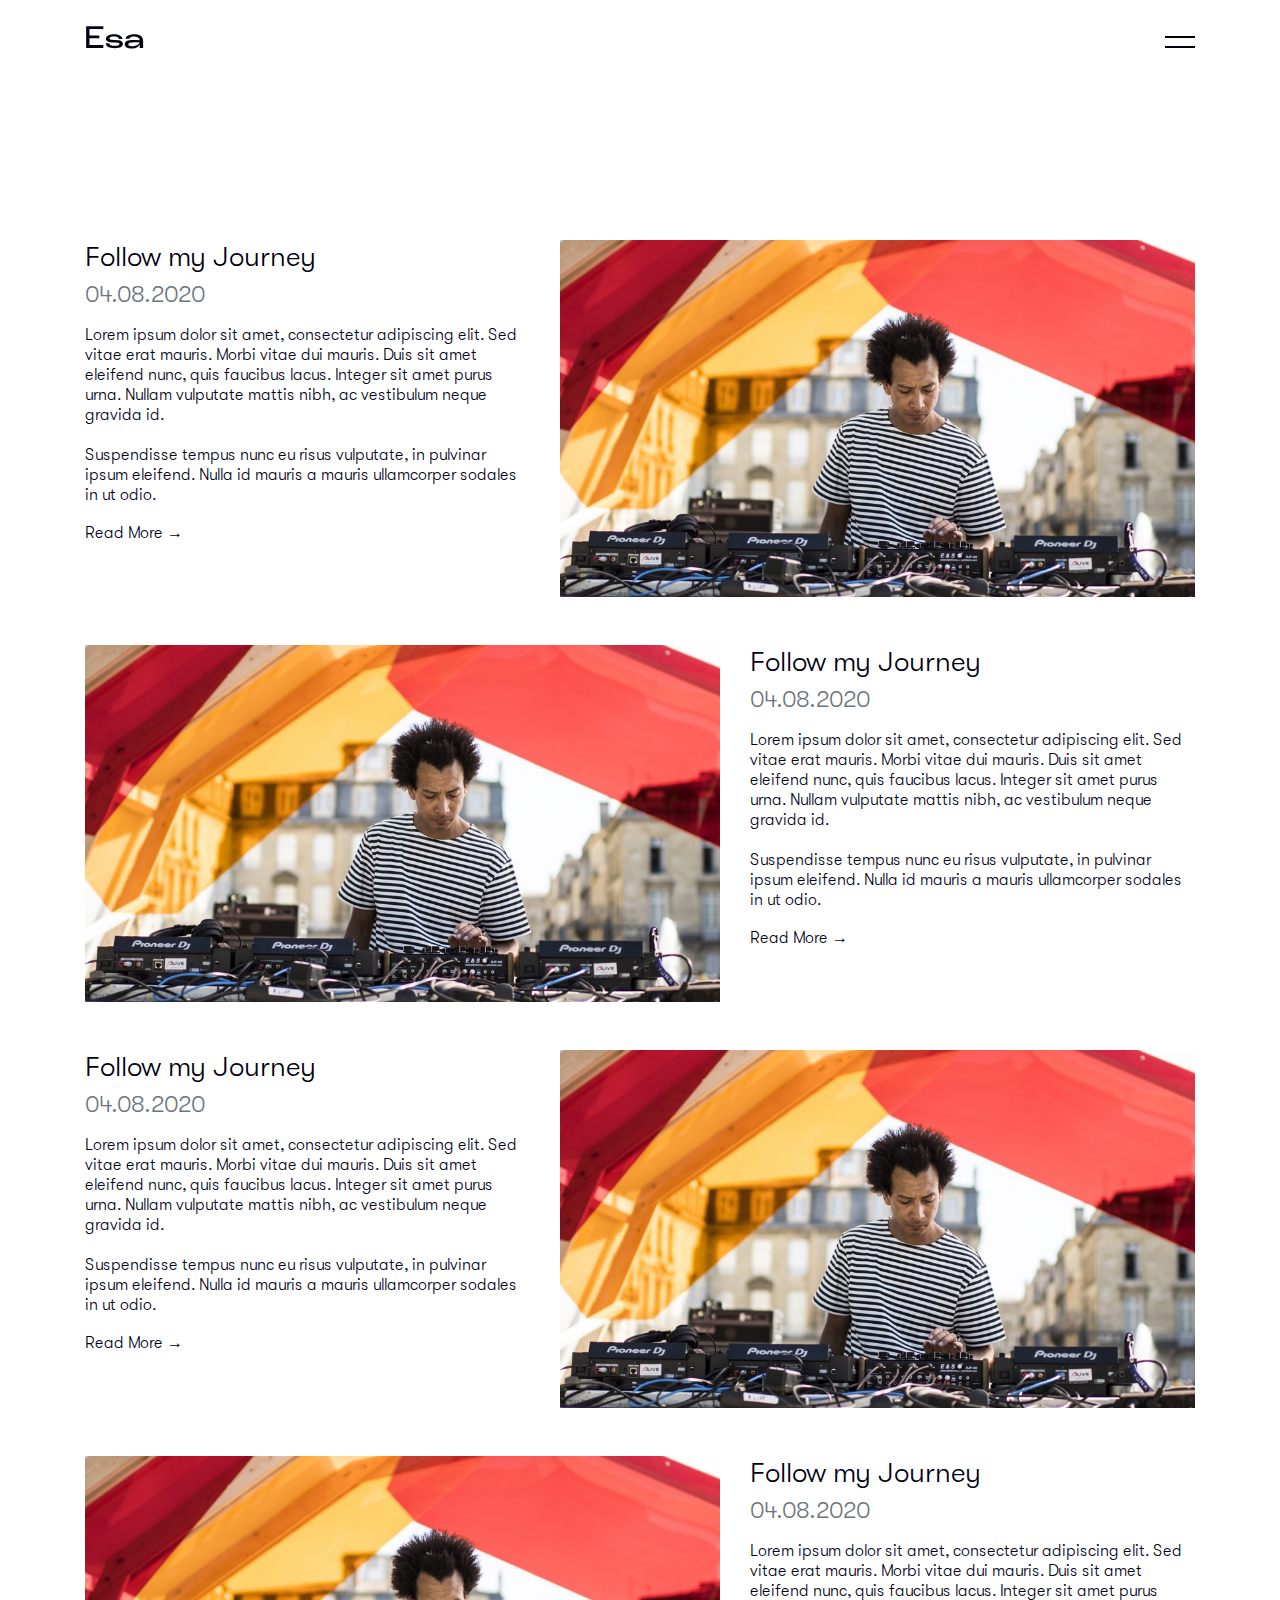
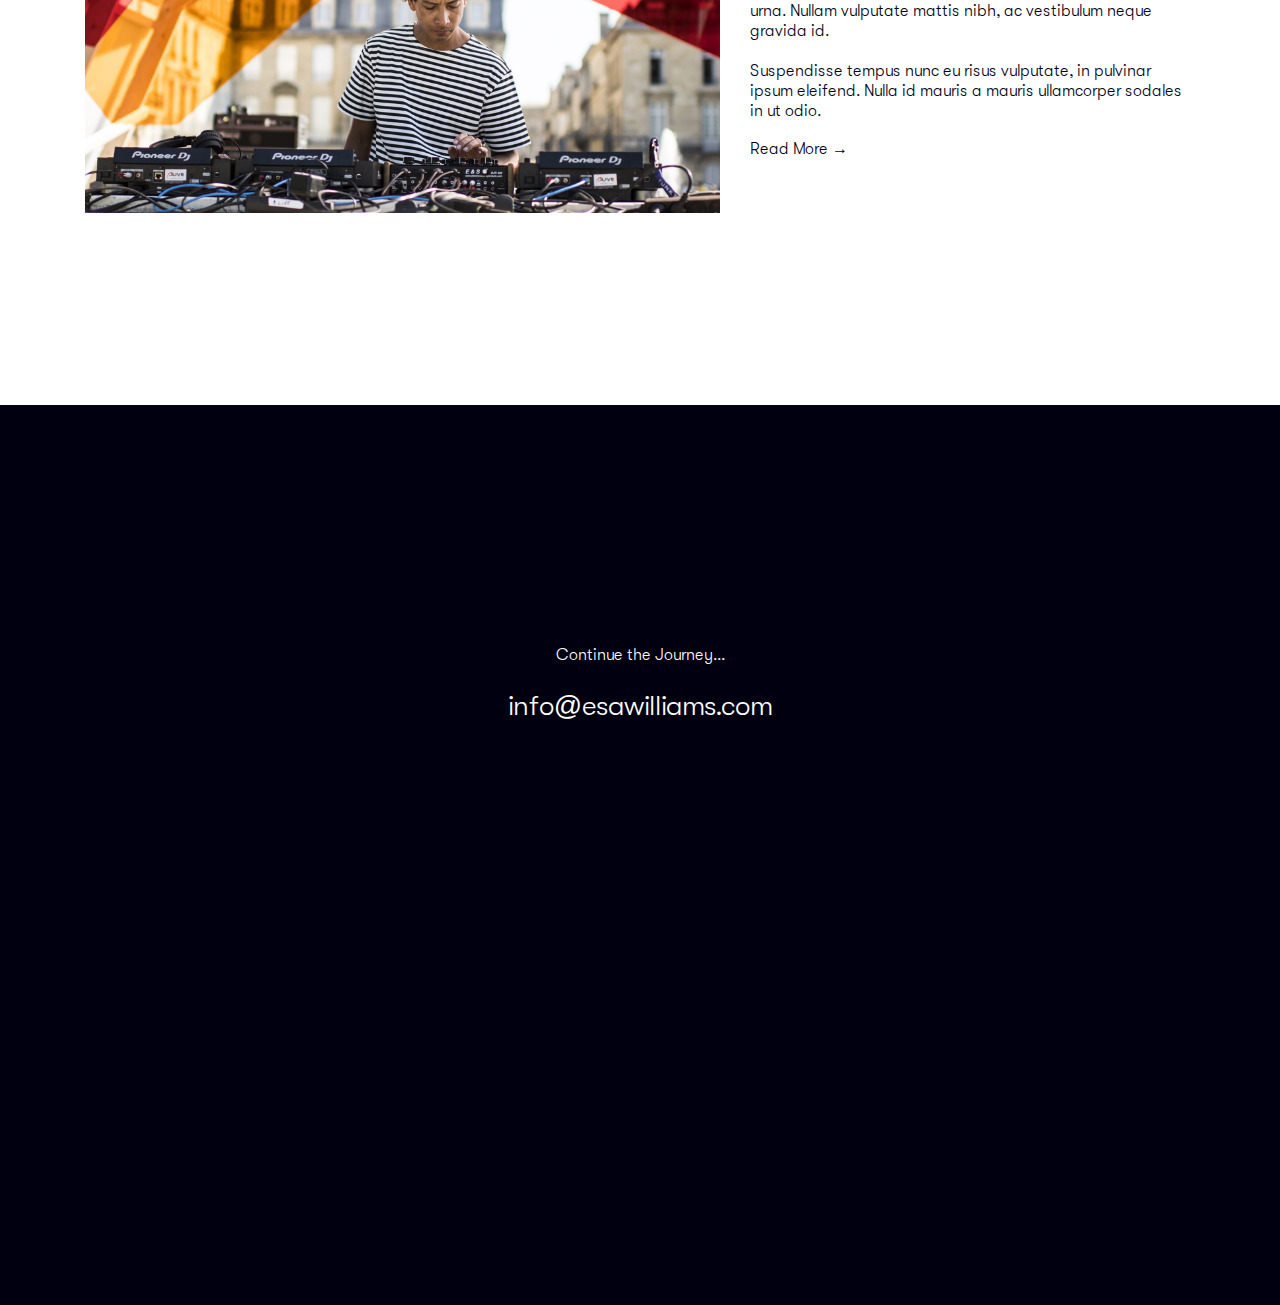
==== page-archive.html @ cf5dcef5 "Initial commit" ====
<!DOCTYPE html>
<html lang="en">

<head>

  <meta charset="utf-8">
  <meta name="viewport" content="width=device-width, initial-scale=1, shrink-to-fit=no">
  <meta name="description" content="">
  <meta name="author" content="">

  <title>Esa</title>

  <!-- Bootstrap core CSS -->
  <link href="vendor/bootstrap/css/bootstrap.min.css" rel="stylesheet">

  <!-- Custom fonts for this template -->
  <link href="vendor/fontawesome-free/css/all.min.css" rel="stylesheet" type="text/css">
  <link href="https://fonts.googleapis.com/css?family=Montserrat:400,700" rel="stylesheet" type="text/css">
  <link href='https://fonts.googleapis.com/css?family=Kaushan+Script' rel='stylesheet' type='text/css'>
  <link href='https://fonts.googleapis.com/css?family=Droid+Serif:400,700,400italic,700italic' rel='stylesheet' type='text/css'>
  <link href='https://fonts.googleapis.com/css?family=Roboto+Slab:400,100,300,700' rel='stylesheet' type='text/css'>

  <!-- Custom styles for this template -->
  <link href="css/agency.css" rel="stylesheet">

</head>

<body id="page-top">

  <!-- Navigation -->
  <nav class="navbar navbar-dark fixed-top" id="mainNav">
    <div class="container justify-content-between">
      <a class="navbar-brand js-scroll-trigger" href="index.html">Esa</a>
      <button class="navbar-toggler navbar-toggler-right" type="button">
        <span></span>
        <span></span>
      </button>
    </div>
  </div>
  </nav>
  <div class="mobile-navbar h-100 d-flex align-items-center justify-content-center text-center">
    <div>
      <a class="d-block text-white js-scroll-trigger" href="#home">Home</a>
      <a class="d-block text-white js-scroll-trigger" href="#myvibe">My Vibe</a>
      <a class="d-block text-white js-scroll-trigger" href="#myjourney">My Journey</a>
      <a class="d-block text-white js-scroll-trigger" href="#myprojects">My Projects</a>
    </div>
  </div>
  
  <!-- My Vibe -->
  <section class="page-section" id="myvibe">
    <div class="container">
      <div class="row pt-5">
        <div class="col-md-5">
          <h3 class="mb-1">
            Follow my Journey
          </h3>
          <h4 class="mb-3 text-secondary">
            04.08.2020
          </h4>
          <p>
            Lorem ipsum dolor sit amet, consectetur adipiscing elit. Sed vitae erat mauris. Morbi vitae dui mauris. Duis sit amet eleifend nunc, quis faucibus lacus. Integer sit amet purus urna. Nullam vulputate mattis nibh, ac vestibulum neque gravida id.
            <br/><br/>
            Suspendisse tempus nunc eu risus vulputate, in pulvinar ipsum eleifend. Nulla id mauris a mauris ullamcorper sodales in ut odio. 
          </p>
          <a class="mt-3" href="#">Read More →</a>
        </div>
        <div class="col-md-7">
          <img class="img-fluid" src="img/home02.jpg" data-rellax-speed="0.5"/>
        </div>
      </div>
      <div class="row pt-5">
        <div class="col-md-7">
          <img class="img-fluid" src="img/home02.jpg" data-rellax-speed="0.5"/>
        </div>
        <div class="col-md-5">
          <h3 class="mb-1">
            Follow my Journey
          </h3>
          <h4 class="mb-3 text-secondary">
            04.08.2020
          </h4>
          <p>
            Lorem ipsum dolor sit amet, consectetur adipiscing elit. Sed vitae erat mauris. Morbi vitae dui mauris. Duis sit amet eleifend nunc, quis faucibus lacus. Integer sit amet purus urna. Nullam vulputate mattis nibh, ac vestibulum neque gravida id.
            <br/><br/>
            Suspendisse tempus nunc eu risus vulputate, in pulvinar ipsum eleifend. Nulla id mauris a mauris ullamcorper sodales in ut odio. 
          </p>
          <a class="mt-3" href="#">Read More →</a>
        </div>
      </div>
      <div class="row pt-5">
        <div class="col-md-5">
          <h3 class="mb-1">
            Follow my Journey
          </h3>
          <h4 class="mb-3 text-secondary">
            04.08.2020
          </h4>
          <p>
            Lorem ipsum dolor sit amet, consectetur adipiscing elit. Sed vitae erat mauris. Morbi vitae dui mauris. Duis sit amet eleifend nunc, quis faucibus lacus. Integer sit amet purus urna. Nullam vulputate mattis nibh, ac vestibulum neque gravida id.
            <br/><br/>
            Suspendisse tempus nunc eu risus vulputate, in pulvinar ipsum eleifend. Nulla id mauris a mauris ullamcorper sodales in ut odio. 
          </p>
          <a class="mt-3" href="#">Read More →</a>
        </div>
        <div class="col-md-7">
          <img class="img-fluid" src="img/home02.jpg" data-rellax-speed="0.5"/>
        </div>
      </div>
      <div class="row pt-5">
        <div class="col-md-7">
          <img class="img-fluid" src="img/home02.jpg" data-rellax-speed="0.5"/>
        </div>
        <div class="col-md-5">
          <h3 class="mb-1">
            Follow my Journey
          </h3>
          <h4 class="mb-3 text-secondary">
            04.08.2020
          </h4>
          <p>
            Lorem ipsum dolor sit amet, consectetur adipiscing elit. Sed vitae erat mauris. Morbi vitae dui mauris. Duis sit amet eleifend nunc, quis faucibus lacus. Integer sit amet purus urna. Nullam vulputate mattis nibh, ac vestibulum neque gravida id.
            <br/><br/>
            Suspendisse tempus nunc eu risus vulputate, in pulvinar ipsum eleifend. Nulla id mauris a mauris ullamcorper sodales in ut odio. 
          </p>
          <a class="mt-3" href="#">Read More →</a>
        </div>
      </div>
    </div>
  </section>


  <!-- Footer -->
  <footer class="footer page-section bg-dark">
    <div class="container py-5">
      <div class="row align-items-center">
        <div class="col-md-12">
          <p class="text-white">
            Continue the Journey...
          </p>
          <h3 class="text-white py-2">
            info@esawilliams.com
          </h3>
        </div>
      </div>
      <div class="row align-items-center">
        <div class="col-md-12">
          <ul class="list-inline quicklinks">
            <li class="list-inline-item">
              <a href="#">instagram</a>
            </li>
            <li class="list-inline-item">
              <a href="#">facebook</a>
            </li>
          </ul>
        </div>
      </div>
    </div>
  </footer>

  <!-- Portfolio Modals -->

  <!-- Modal 1 -->
  <div class="portfolio-modal modal fade" id="portfolioModal1" tabindex="-1" role="dialog" aria-hidden="true">
    <div class="modal-dialog">
      <div class="modal-content">
        <div class="close-modal" data-dismiss="modal">
          <div class="lr">
            <div class="rl"></div>
          </div>
        </div>
        <div class="container">
          <div class="row">
            <div class="col-lg-8 mx-auto">
              <div class="modal-body">
                <!-- Project Details Go Here -->
                <h2 class="text-uppercase">Project Name</h2>
                <p class="item-intro text-muted">Lorem ipsum dolor sit amet consectetur.</p>
                <img class="img-fluid d-block mx-auto" src="img/portfolio/01-full.jpg" alt="">
                <p>Use this area to describe your project. Lorem ipsum dolor sit amet, consectetur adipisicing elit. Est blanditiis dolorem culpa incidunt minus dignissimos deserunt repellat aperiam quasi sunt officia expedita beatae cupiditate, maiores repudiandae, nostrum, reiciendis facere nemo!</p>
                <ul class="list-inline">
                  <li>Date: January 2017</li>
                  <li>Client: Threads</li>
                  <li>Category: Illustration</li>
                </ul>
                <button class="btn btn-primary" data-dismiss="modal" type="button">
                  <i class="fas fa-times"></i>
                  Close Project</button>
              </div>
            </div>
          </div>
        </div>
      </div>
    </div>
  </div>

  <!-- Modal 2 -->
  <div class="portfolio-modal modal fade" id="portfolioModal2" tabindex="-1" role="dialog" aria-hidden="true">
    <div class="modal-dialog">
      <div class="modal-content">
        <div class="close-modal" data-dismiss="modal">
          <div class="lr">
            <div class="rl"></div>
          </div>
        </div>
        <div class="container">
          <div class="row">
            <div class="col-lg-8 mx-auto">
              <div class="modal-body">
                <!-- Project Details Go Here -->
                <h2 class="text-uppercase">Project Name</h2>
                <p class="item-intro text-muted">Lorem ipsum dolor sit amet consectetur.</p>
                <img class="img-fluid d-block mx-auto" src="img/portfolio/02-full.jpg" alt="">
                <p>Use this area to describe your project. Lorem ipsum dolor sit amet, consectetur adipisicing elit. Est blanditiis dolorem culpa incidunt minus dignissimos deserunt repellat aperiam quasi sunt officia expedita beatae cupiditate, maiores repudiandae, nostrum, reiciendis facere nemo!</p>
                <ul class="list-inline">
                  <li>Date: January 2017</li>
                  <li>Client: Explore</li>
                  <li>Category: Graphic Design</li>
                </ul>
                <button class="btn btn-primary" data-dismiss="modal" type="button">
                  <i class="fas fa-times"></i>
                  Close Project</button>
              </div>
            </div>
          </div>
        </div>
      </div>
    </div>
  </div>

  <!-- Modal 3 -->
  <div class="portfolio-modal modal fade" id="portfolioModal3" tabindex="-1" role="dialog" aria-hidden="true">
    <div class="modal-dialog">
      <div class="modal-content">
        <div class="close-modal" data-dismiss="modal">
          <div class="lr">
            <div class="rl"></div>
          </div>
        </div>
        <div class="container">
          <div class="row">
            <div class="col-lg-8 mx-auto">
              <div class="modal-body">
                <!-- Project Details Go Here -->
                <h2 class="text-uppercase">Project Name</h2>
                <p class="item-intro text-muted">Lorem ipsum dolor sit amet consectetur.</p>
                <img class="img-fluid d-block mx-auto" src="img/portfolio/03-full.jpg" alt="">
                <p>Use this area to describe your project. Lorem ipsum dolor sit amet, consectetur adipisicing elit. Est blanditiis dolorem culpa incidunt minus dignissimos deserunt repellat aperiam quasi sunt officia expedita beatae cupiditate, maiores repudiandae, nostrum, reiciendis facere nemo!</p>
                <ul class="list-inline">
                  <li>Date: January 2017</li>
                  <li>Client: Finish</li>
                  <li>Category: Identity</li>
                </ul>
                <button class="btn btn-primary" data-dismiss="modal" type="button">
                  <i class="fas fa-times"></i>
                  Close Project</button>
              </div>
            </div>
          </div>
        </div>
      </div>
    </div>
  </div>

  <!-- Modal 4 -->
  <div class="portfolio-modal modal fade" id="portfolioModal4" tabindex="-1" role="dialog" aria-hidden="true">
    <div class="modal-dialog">
      <div class="modal-content">
        <div class="close-modal" data-dismiss="modal">
          <div class="lr">
            <div class="rl"></div>
          </div>
        </div>
        <div class="container">
          <div class="row">
            <div class="col-lg-8 mx-auto">
              <div class="modal-body">
                <!-- Project Details Go Here -->
                <h2 class="text-uppercase">Project Name</h2>
                <p class="item-intro text-muted">Lorem ipsum dolor sit amet consectetur.</p>
                <img class="img-fluid d-block mx-auto" src="img/portfolio/04-full.jpg" alt="">
                <p>Use this area to describe your project. Lorem ipsum dolor sit amet, consectetur adipisicing elit. Est blanditiis dolorem culpa incidunt minus dignissimos deserunt repellat aperiam quasi sunt officia expedita beatae cupiditate, maiores repudiandae, nostrum, reiciendis facere nemo!</p>
                <ul class="list-inline">
                  <li>Date: January 2017</li>
                  <li>Client: Lines</li>
                  <li>Category: Branding</li>
                </ul>
                <button class="btn btn-primary" data-dismiss="modal" type="button">
                  <i class="fas fa-times"></i>
                  Close Project</button>
              </div>
            </div>
          </div>
        </div>
      </div>
    </div>
  </div>

  <!-- Modal 5 -->
  <div class="portfolio-modal modal fade" id="portfolioModal5" tabindex="-1" role="dialog" aria-hidden="true">
    <div class="modal-dialog">
      <div class="modal-content">
        <div class="close-modal" data-dismiss="modal">
          <div class="lr">
            <div class="rl"></div>
          </div>
        </div>
        <div class="container">
          <div class="row">
            <div class="col-lg-8 mx-auto">
              <div class="modal-body">
                <!-- Project Details Go Here -->
                <h2 class="text-uppercase">Project Name</h2>
                <p class="item-intro text-muted">Lorem ipsum dolor sit amet consectetur.</p>
                <img class="img-fluid d-block mx-auto" src="img/portfolio/05-full.jpg" alt="">
                <p>Use this area to describe your project. Lorem ipsum dolor sit amet, consectetur adipisicing elit. Est blanditiis dolorem culpa incidunt minus dignissimos deserunt repellat aperiam quasi sunt officia expedita beatae cupiditate, maiores repudiandae, nostrum, reiciendis facere nemo!</p>
                <ul class="list-inline">
                  <li>Date: January 2017</li>
                  <li>Client: Southwest</li>
                  <li>Category: Website Design</li>
                </ul>
                <button class="btn btn-primary" data-dismiss="modal" type="button">
                  <i class="fas fa-times"></i>
                  Close Project</button>
              </div>
            </div>
          </div>
        </div>
      </div>
    </div>
  </div>

  <!-- Modal 6 -->
  <div class="portfolio-modal modal fade" id="portfolioModal6" tabindex="-1" role="dialog" aria-hidden="true">
    <div class="modal-dialog">
      <div class="modal-content">
        <div class="close-modal" data-dismiss="modal">
          <div class="lr">
            <div class="rl"></div>
          </div>
        </div>
        <div class="container">
          <div class="row">
            <div class="col-lg-8 mx-auto">
              <div class="modal-body">
                <!-- Project Details Go Here -->
                <h2 class="text-uppercase">Project Name</h2>
                <p class="item-intro text-muted">Lorem ipsum dolor sit amet consectetur.</p>
                <img class="img-fluid d-block mx-auto" src="img/portfolio/06-full.jpg" alt="">
                <p>Use this area to describe your project. Lorem ipsum dolor sit amet, consectetur adipisicing elit. Est blanditiis dolorem culpa incidunt minus dignissimos deserunt repellat aperiam quasi sunt officia expedita beatae cupiditate, maiores repudiandae, nostrum, reiciendis facere nemo!</p>
                <ul class="list-inline">
                  <li>Date: January 2017</li>
                  <li>Client: Window</li>
                  <li>Category: Photography</li>
                </ul>
                <button class="btn btn-primary" data-dismiss="modal" type="button">
                  <i class="fas fa-times"></i>
                  Close Project</button>
              </div>
            </div>
          </div>
        </div>
      </div>
    </div>
  </div>

  <!-- Bootstrap core JavaScript -->
  <script src="vendor/jquery/jquery.min.js"></script>
  <script src="vendor/bootstrap/js/bootstrap.bundle.min.js"></script>

  <!-- Plugin JavaScript -->
  <script src="vendor/jquery-easing/jquery.easing.min.js"></script>

  <!-- Contact form JavaScript -->
  <script src="js/jqBootstrapValidation.js"></script>
  
  <script src="js/contact_me.js"></script>

  <!-- Custom scripts for this template -->
  <script src="js/agency.js"></script>
  <script src="js/rellax.min.js"></script>
  <script>
    var rellax = new Rellax('.rellax', {
      // center: true
      callback: function(position) {
          // callback every position change
          console.log(position);
      }
    });
  </script>

</body>

</html>
---- css/agency.css ----
/*!
 * Start Bootstrap - Agency v5.2.2 (https://startbootstrap.com/template-overviews/agency)
 * Copyright 2013-2019 Start Bootstrap
 * Licensed under MIT (https://github.com/BlackrockDigital/startbootstrap-agency/blob/master/LICENSE)
 */

@font-face {
	font-family: 'KonstantGrotesk';
	src: url('../fonts/KonstantGrotesk.eot');
	src: local('☺'), url('../fonts/KonstantGrotesk.woff') format('woff'), url('../fonts/KonstantGrotesk.ttf') format('truetype'), url('../fonts/KonstantGrotesk.svg') format('svg');
	font-weight: normal;
	font-style: normal;
}
@font-face {font-family: "GT Walsheim Pro Light";
  src: url("../fonts/1006eedb0e2fc86da0e0e58d55270c83.eot"); /* IE9*/
  src: url("../fonts/1006eedb0e2fc86da0e0e58d55270c83.eot?#iefix") format("embedded-opentype"), /* IE6-IE8 */
  url("../fonts/1006eedb0e2fc86da0e0e58d55270c83.woff2") format("woff2"), /* chrome、firefox */
  url("../fonts/1006eedb0e2fc86da0e0e58d55270c83.woff") format("woff"), /* chrome、firefox */
  url("../fonts/1006eedb0e2fc86da0e0e58d55270c83.ttf") format("truetype"), /* chrome、firefox、opera、Safari, Android, iOS 4.2+*/
  url("../fonts/1006eedb0e2fc86da0e0e58d55270c83.svg#GT Walsheim Pro Light") format("svg"); /* iOS 4.1- */
}

html, body {
  position: relative;
  height: 100%;
  color: #000011;
  font-family: 'GT Walsheim Pro Light', -apple-system, BlinkMacSystemFont, 'Segoe UI', Roboto, 'Helvetica Neue', Arial, sans-serif, 'Apple Color Emoji', 'Segoe UI Emoji', 'Segoe UI Symbol', 'Noto Color Emoji';
}

p {
  line-height: 1.25;
}

a {
  color: #000011;
}

a:hover {
  color: #000011;
}

.text-primary {
  color: #fed136 !important;
}
.overlay-text {
  float:right;
  width:65%; /*important*/
  bottom:21vw; /*important*/
  padding: 25px;
}
h1,
h2,
h3,
h4,
h5,
h6 {
  line-height: 1.25;
  font-family: 'GT Walsheim Pro Light', -apple-system, BlinkMacSystemFont, 'Segoe UI', Roboto, 'Helvetica Neue', Arial, sans-serif, 'Apple Color Emoji', 'Segoe UI Emoji', 'Segoe UI Symbol', 'Noto Color Emoji';
}
h1{
  font-size: 3rem;
  font-family: 'KonstantGrotesk';
}
.bring-front{
  position: relative;
  z-index: 3;
}
.gradient{
  background: rgb(87,18,221);
  background: linear-gradient(0deg, rgba(87,18,221,1) 30%, rgba(251,180,0,1) 100%);
}
.parallax {
  perspective: 1px;
  height: 100vh;
  overflow-x: hidden;
  overflow-y: auto;
  perspective-origin: 100%;
}
.parallax-layer {
  position: absolute;
}
.rellax{
  position: absolute;
  transition: all 1200ms ease-out;
  z-index: 1;
}
.square-1 {
  width: 600px;
  height: 600px;
  top: 0px;
  right: 0px;
}
.square-2 {
  width: 600px;
  height: 600px;
  top: 0px;
  left: 0px;
  border-radius: 50%;
  z-index: 2 !important;
}
.page-section {
  position: relative;
  min-height: 100%;
  padding: 15% 0;
}

.page-section h2.section-heading {
  font-size: 40px;
  margin-top: 0;
  margin-bottom: 15px;
}

.page-section h3.section-subheading {
  font-size: 16px;
  font-weight: 400;
  font-style: italic;
  margin-bottom: 75px;
  text-transform: none;
  font-family: 'Droid Serif', -apple-system, BlinkMacSystemFont, 'Segoe UI', Roboto, 'Helvetica Neue', Arial, sans-serif, 'Apple Color Emoji', 'Segoe UI Emoji', 'Segoe UI Symbol', 'Noto Color Emoji';
}

@media (min-width: 768px) {
  section {
    padding: 150px 0;
  }
}

::-moz-selection {
  background: #fed136;
  text-shadow: none;
}

::selection {
  background: #fed136;
  text-shadow: none;
}

img::-moz-selection {
  background: transparent;
}

img::selection {
  background: transparent;
}

img::-moz-selection {
  background: transparent;
}

.btn {
  font-family: 'GT Walsheim Pro Light', -apple-system, BlinkMacSystemFont, 'Segoe UI', Roboto, 'Helvetica Neue', Arial, sans-serif, 'Apple Color Emoji', 'Segoe UI Emoji', 'Segoe UI Symbol', 'Noto Color Emoji';
  font-weight: 700;
}

.btn-xl {
  font-size: 18px;
  padding: 20px 40px;
}

.btn-primary {
  background-color: #fed136;
  border-color: #fed136;
}

.btn-primary:active, .btn-primary:focus, .btn-primary:hover {
  background-color: #fec810 !important;
  border-color: #fec810 !important;
  color: white;
}

.btn-primary:active, .btn-primary:focus {
  box-shadow: 0 0 0 0.2rem rgba(254, 209, 55, 0.5) !important;
}

#mainNav {
  background-color: #fff;
  padding: 1rem 2rem;
}

#mainNav .navbar-toggler {
  font-size: 24px;
  right: 0;
  padding: 0;
  text-transform: uppercase;
  color: #000011;
  border: 0;
  background-color: transparent;
  font-family: 'Montserrat', -apple-system, BlinkMacSystemFont, 'Segoe UI', Roboto, 'Helvetica Neue', Arial, sans-serif, 'Apple Color Emoji', 'Segoe UI Emoji', 'Segoe UI Symbol', 'Noto Color Emoji';
}
#mainNav .navbar-toggler:focus{
  border:none;
  box-shadow: none;
  outline: none;
}

#mainNav .navbar-brand {
  width: 160px;
  color: #000011;
  margin: 0 !important;
  font-family: "KonstantGrotesk";
}

#mainNav .navbar-brand.active, #mainNav .navbar-brand:active, #mainNav .navbar-brand:focus, #mainNav .navbar-brand:hover {
  color: #fff;
}

#mainNav .navbar-nav{
  flex-direction: row !important;
}

#mainNav .navbar-nav .nav-item .nav-link {
  font-size: 90%;
  font-weight: 400;
  padding: 0.75em 0;
  letter-spacing: 1px;
  color: #000011;
}

#mainNav .navbar-nav .nav-item .nav-link.active, #mainNav .navbar-nav .nav-item .nav-link:hover {
  color: #fed136;
}
#mainNav.navbar-shrink{
  background-color: #fff;
}
#mainNav.navbar-shrink .navbar-brand {
  opacity: 1;
  font-size: 1.25em;
  padding: 12px 0;
}

@media (min-width: 992px) {
  h1{
    font-size: 4.5rem;
  }
  #mainNav {
    transition: padding-top 0.3s, padding-bottom 0.3s;
    border: none;
    background-color: transparent;
  }
  #mainNav .navbar-brand {
    font-size: 1.75em;
    transition: all 0.3s;
  }
  #mainNav .navbar-nav .nav-item .nav-link {
    padding: 1.1em 1em !important;
  }
  
}
/* MOBILE NAV */

.mobile-navbar {
  height: 100%;
  width: 100%;
  position: fixed;
  z-index: 1020;
  top: 0;
  left: 0;
  background-color: #000011;
  opacity: 0;
  pointer-events: none;
  transition: all 660ms ease-in;
}
.mobile-navbar.show{
  opacity: 1;
  pointer-events: auto;
}
.mobile-navbar a{
  font-size: 36px;
  transform: translateY(25%);
  opacity: 0;
  transition: all 660ms ease-in-out;
}
.mobile-navbar a:hover, .mobile-navbar a.active{
  color: #30b8b0;
}
.mobile-navbar.show a{
  transform: translateY(0);
  opacity: 1;
}

.mobile-navbar .closebtn {
  position: absolute;
  top: 20px;
  right: 45px;
  font-size: 60px;
}

.navbar-toggler {
  display: block;
  width: 30px;
  height: 20px;
  position: relative;
  -webkit-transform: rotate(0deg);
  -moz-transform: rotate(0deg);
  -o-transform: rotate(0deg);
  transform: rotate(0deg);
  -webkit-transition: 330ms ease-in-out;
  -moz-transition: 330ms ease-in-out;
  -o-transition: 330ms ease-in-out;
  transition: 330ms ease-in-out;
  cursor: pointer;
}

.navbar-toggler span {
  display: block;
  position: absolute;
  height: 2px;
  width: 100%;
  background: #000011;
  opacity: 1;
  left: 0;
  -webkit-transform: rotate(0deg);
  -moz-transform: rotate(0deg);
  -o-transform: rotate(0deg);
  transform: rotate(0deg);
  -webkit-transition: 330ms ease-in-out;
  -moz-transition: 330ms ease-in-out;
  -o-transition: 330ms ease-in-out;
  transition: 330ms ease-in-out;
}
.navbar-toggler span:nth-child(1) {
  top: 4px;
}

.navbar-toggler span:nth-child(2) {
  top: 14px;
}

.navbar-toggler.open span:nth-child(1) {
  top: 8px;
  -webkit-transform: rotate(45deg);
  -moz-transform: rotate(45deg);
  -o-transform: rotate(45deg);
  transform: rotate(45deg);
}

.navbar-toggler.open span:nth-child(2) {
  top: 8px;
  -webkit-transform: rotate(-45deg);
  -moz-transform: rotate(-45deg);
  -o-transform: rotate(-45deg);
  transform: rotate(-45deg);
}

/* Header */

header#home{
  background-image: url(../img/home.jpg);
}
header {
  text-align: center;
  color: white;
  background-repeat: no-repeat;
  background-attachment: scroll;
  background-position: center center;
  background-size: cover;
  background-color: #000000;
}

header h1 {
  font-size:11.25rem;
  text-align: left;
  margin: 0;
  margin-left: -0.4rem;
}

header .intro-text .intro-heading.heading-shrink {
  line-height: 0%;
  color: #fff;
  transition: all 660ms ease-in-out;
}

@media (min-width: 768px) {
  header .intro-text {
    padding-top: 150px;
    padding-bottom: 150px;
  }
  header .intro-text .intro-lead-in {
    font-size: 40px;
    font-style: italic;
    line-height: 40px;
    margin-bottom: 25px;
    font-family: 'Droid Serif', -apple-system, BlinkMacSystemFont, 'Segoe UI', Roboto, 'Helvetica Neue', Arial, sans-serif, 'Apple Color Emoji', 'Segoe UI Emoji', 'Segoe UI Symbol', 'Noto Color Emoji';
  }
  header .intro-text .intro-heading {
    font-size: 6rem;
    line-height: 6rem;
    font-family: 'GT Walsheim Pro Light', -apple-system, BlinkMacSystemFont, 'Segoe UI', Roboto, 'Helvetica Neue', Arial, sans-serif, 'Apple Color Emoji', 'Segoe UI Emoji', 'Segoe UI Symbol', 'Noto Color Emoji';
  }
}

.service-heading {
  margin: 15px 0;
  text-transform: none;
}

.bg-dark{
  background-color: #000011 !important;
}

#portfolio{
  min-height: 100%;
}
#portfolio .portfolio-list{
  margin: 6rem 0;
}
#portfolio .portfolio-item {
  position: absolute;
  width: 100%;
  height: 100%;
  opacity: 0;
  transition: opacity 660ms ease-in;
}
#portfolio .portfolio-item img{
  width: 100%;
  height: auto;
}
#portfolio .portfolio-item.active {
  width: 100%;
  height: 100%;
  opacity: 1;
  transition: opacity 330ms ease-out;
}

#portfolio .portfolio-link {
  font-size: 6rem;
  line-height: 6rem;
  color: transparent;
  -webkit-text-stroke: 1px #fff;
  transition: all 330ms ease-in;
}
#portfolio .portfolio-link:hover {
  text-decoration: none;
  color: #fff;
  transition: all 130ms ease-out;
}

#portfolio .portfolio-preview{
  position: absolute;
  top: 25%;
  left: calc(50% - 320px);
  width: 640px;
  height: 640px;
  overflow: hidden;
  background-color: #101010;
}
/* Experimental */

#portfolio .portfolio-preview::before {
	animation: grain 8s steps(10) infinite;
	background-image: url(../img/noise.png);
	content: '';
	height: 300%;
	left: -50%;
	opacity: 1;
	position: fixed;
	top: -100%;
	width: 300%;
}

@keyframes grain {
  0%, 100% { transform:translate(0, 0); }
  10% { transform:translate(-5%, -10%); }
  20% { transform:translate(-15%, 5%); }
  30% { transform:translate(7%, -25%); }
  40% { transform:translate(-5%, 25%); }
  50% { transform:translate(-15%, 10%); }
  60% { transform:translate(15%, 0%); }
  70% { transform:translate(0%, 15%); }
  80% { transform:translate(3%, 35%); }
  90% { transform:translate(-10%, 10%); }
}

#portfolio .portfolio-item .portfolio-link .portfolio-hover {
  position: absolute;
  width: 100%;
  height: 100%;
  transition: all ease 0.5s;
  background: rgba(254, 209, 54, 0.9);
}

#portfolio .portfolio-item .portfolio-link .portfolio-hover:hover {
}

#portfolio .portfolio-item .portfolio-link .portfolio-hover .portfolio-hover-content {
  font-size: 20px;
  position: absolute;
  top: 50%;
  width: 100%;
  height: 20px;
  margin-top: -12px;
  text-align: center;
  color: white;
}

#portfolio .portfolio-item .portfolio-link .portfolio-hover .portfolio-hover-content i {
  margin-top: -12px;
}

#portfolio .portfolio-item .portfolio-link .portfolio-hover .portfolio-hover-content h3,
#portfolio .portfolio-item .portfolio-link .portfolio-hover .portfolio-hover-content h4 {
  margin: 0;
}

#portfolio .portfolio-item .portfolio-caption {
  max-width: 400px;
  margin: 0 auto;
  padding: 25px;
  text-align: center;
  color: #ffffff;
}

#portfolio .portfolio-item .portfolio-caption h4 {
  margin: 0;
  text-transform: none;
}

#portfolio .portfolio-item .portfolio-caption p {
  font-size: 16px;
  font-style: italic;
  margin: 0;
  font-family: 'Droid Serif', -apple-system, BlinkMacSystemFont, 'Segoe UI', Roboto, 'Helvetica Neue', Arial, sans-serif, 'Apple Color Emoji', 'Segoe UI Emoji', 'Segoe UI Symbol', 'Noto Color Emoji';
}

@media (min-width: 767px) {
  #portfolio .portfolio-item {
    margin: 0;
  }
}

.portfolio-modal .modal-dialog {
  margin: 1rem;
  max-width: 100vw;
}

.portfolio-modal .modal-content {
  padding: 100px 0;
  text-align: center;
}

.portfolio-modal .modal-content h2 {
  font-size: 3em;
  margin-bottom: 15px;
}

.portfolio-modal .modal-content p {
  margin-bottom: 30px;
}

.portfolio-modal .modal-content p.item-intro {
  font-size: 16px;
  font-style: italic;
  margin: 20px 0 30px;
  font-family: 'Droid Serif', -apple-system, BlinkMacSystemFont, 'Segoe UI', Roboto, 'Helvetica Neue', Arial, sans-serif, 'Apple Color Emoji', 'Segoe UI Emoji', 'Segoe UI Symbol', 'Noto Color Emoji';
}

.portfolio-modal .modal-content ul.list-inline {
  margin-top: 0;
  margin-bottom: 30px;
}

.portfolio-modal .modal-content img {
  margin-bottom: 30px;
}

.portfolio-modal .modal-content button {
  cursor: pointer;
}

.portfolio-modal .close-modal {
  position: absolute;
  top: 25px;
  right: 25px;
  width: 75px;
  height: 75px;
  cursor: pointer;
  background-color: transparent;
}

.portfolio-modal .close-modal:hover {
  opacity: 0.3;
}

.portfolio-modal .close-modal .lr {
  /* Safari and Chrome */
  z-index: 1051;
  width: 1px;
  height: 75px;
  margin-left: 35px;
  /* IE 9 */
  transform: rotate(45deg);
  background-color: #212529;
}

.portfolio-modal .close-modal .lr .rl {
  /* Safari and Chrome */
  z-index: 1052;
  width: 1px;
  height: 75px;
  /* IE 9 */
  transform: rotate(90deg);
  background-color: #212529;
}

.timeline {
  position: relative;
  padding: 0;
  list-style: none;
}

.timeline:before {
  position: absolute;
  top: 0;
  bottom: 0;
  left: 40px;
  width: 2px;
  margin-left: -1.5px;
  content: '';
  background-color: #e9ecef;
}

.timeline > li {
  position: relative;
  min-height: 50px;
  margin-bottom: 50px;
}

.timeline > li:after, .timeline > li:before {
  display: table;
  content: ' ';
}

.timeline > li:after {
  clear: both;
}

.timeline > li .timeline-panel {
  position: relative;
  float: right;
  width: 100%;
  padding: 0 20px 0 100px;
  text-align: left;
}

.timeline > li .timeline-panel:before {
  right: auto;
  left: -15px;
  border-right-width: 15px;
  border-left-width: 0;
}

.timeline > li .timeline-panel:after {
  right: auto;
  left: -14px;
  border-right-width: 14px;
  border-left-width: 0;
}

.timeline > li .timeline-image {
  position: absolute;
  z-index: 100;
  left: 0;
  width: 80px;
  height: 80px;
  margin-left: 0;
  text-align: center;
  color: white;
  border: 7px solid #e9ecef;
  border-radius: 100%;
  background-color: #fed136;
}

.timeline > li .timeline-image h4 {
  font-size: 10px;
  line-height: 14px;
  margin-top: 12px;
}

.timeline > li.timeline-inverted > .timeline-panel {
  float: right;
  padding: 0 20px 0 100px;
  text-align: left;
}

.timeline > li.timeline-inverted > .timeline-panel:before {
  right: auto;
  left: -15px;
  border-right-width: 15px;
  border-left-width: 0;
}

.timeline > li.timeline-inverted > .timeline-panel:after {
  right: auto;
  left: -14px;
  border-right-width: 14px;
  border-left-width: 0;
}

.timeline > li:last-child {
  margin-bottom: 0;
}

.timeline .timeline-heading h4 {
  margin-top: 0;
  color: inherit;
}

.timeline .timeline-heading h4.subheading {
  text-transform: none;
}

.timeline .timeline-body > ul,
.timeline .timeline-body > p {
  margin-bottom: 0;
}

@media (min-width: 768px) {
  .timeline:before {
    left: 50%;
  }
  .timeline > li {
    min-height: 100px;
    margin-bottom: 100px;
  }
  .timeline > li .timeline-panel {
    float: left;
    width: 41%;
    padding: 0 20px 20px 30px;
    text-align: right;
  }
  .timeline > li .timeline-image {
    left: 50%;
    width: 100px;
    height: 100px;
    margin-left: -50px;
  }
  .timeline > li .timeline-image h4 {
    font-size: 13px;
    line-height: 18px;
    margin-top: 16px;
  }
  .timeline > li.timeline-inverted > .timeline-panel {
    float: right;
    padding: 0 30px 20px 20px;
    text-align: left;
  }
}

@media (min-width: 992px) {
  .timeline > li {
    min-height: 150px;
  }
  .timeline > li .timeline-panel {
    padding: 0 20px 20px;
  }
  .timeline > li .timeline-image {
    width: 150px;
    height: 150px;
    margin-left: -75px;
  }
  .timeline > li .timeline-image h4 {
    font-size: 18px;
    line-height: 26px;
    margin-top: 30px;
  }
  .timeline > li.timeline-inverted > .timeline-panel {
    padding: 0 20px 20px;
  }
}

@media (min-width: 1200px) {
  .timeline > li {
    min-height: 170px;
  }
  .timeline > li .timeline-panel {
    padding: 0 20px 20px 100px;
  }
  .timeline > li .timeline-image {
    width: 170px;
    height: 170px;
    margin-left: -85px;
  }
  .timeline > li .timeline-image h4 {
    margin-top: 40px;
  }
  .timeline > li.timeline-inverted > .timeline-panel {
    padding: 0 100px 20px 20px;
  }
}

.team-member {
  margin-bottom: 50px;
  text-align: center;
}

.team-member img {
  width: 225px;
  height: 225px;
  border: 7px solid rgba(0, 0, 0, 0.1);
}

.team-member h4 {
  margin-top: 25px;
  margin-bottom: 0;
  text-transform: none;
}

.team-member p {
  margin-top: 0;
}

section#contact {
  background-color: #212529;
  background-image: url("../img/map-image.png");
  background-repeat: no-repeat;
  background-position: center;
}

section#contact .section-heading {
  color: #fff;
}

section#contact .form-group {
  margin-bottom: 25px;
}

section#contact .form-group input,
section#contact .form-group textarea {
  padding: 20px;
}

section#contact .form-group input.form-control {
  height: auto;
}

section#contact .form-group textarea.form-control {
  height: 248px;
}

section#contact .form-control:focus {
  border-color: #fed136;
  box-shadow: none;
}

section#contact ::-webkit-input-placeholder {
  font-weight: 700;
  color: #ced4da;
  font-family: 'GT Walsheim Pro Light', -apple-system, BlinkMacSystemFont, 'Segoe UI', Roboto, 'Helvetica Neue', Arial, sans-serif, 'Apple Color Emoji', 'Segoe UI Emoji', 'Segoe UI Symbol', 'Noto Color Emoji';
}

section#contact :-moz-placeholder {
  font-weight: 700;
  color: #ced4da;
  font-family: 'GT Walsheim Pro Light', -apple-system, BlinkMacSystemFont, 'Segoe UI', Roboto, 'Helvetica Neue', Arial, sans-serif, 'Apple Color Emoji', 'Segoe UI Emoji', 'Segoe UI Symbol', 'Noto Color Emoji';
}

section#contact ::-moz-placeholder {
  font-weight: 700;
  color: #ced4da;
  font-family: 'GT Walsheim Pro Light', -apple-system, BlinkMacSystemFont, 'Segoe UI', Roboto, 'Helvetica Neue', Arial, sans-serif, 'Apple Color Emoji', 'Segoe UI Emoji', 'Segoe UI Symbol', 'Noto Color Emoji';
}

section#contact :-ms-input-placeholder {
  font-weight: 700;
  color: #ced4da;
  font-family: 'GT Walsheim Pro Light', -apple-system, BlinkMacSystemFont, 'Segoe UI', Roboto, 'Helvetica Neue', Arial, sans-serif, 'Apple Color Emoji', 'Segoe UI Emoji', 'Segoe UI Symbol', 'Noto Color Emoji';
}

.footer {
  background-color: #5712DD;
  text-align: center;
}

.footer span.copyright {
  font-size: 90%;
  line-height: 40px;
  text-transform: none;
  font-family: 'GT Walsheim Pro Light', -apple-system, BlinkMacSystemFont, 'Segoe UI', Roboto, 'Helvetica Neue', Arial, sans-serif, 'Apple Color Emoji', 'Segoe UI Emoji', 'Segoe UI Symbol', 'Noto Color Emoji';
}

.footer ul.quicklinks {
  font-size: 90%;
  line-height: 40px;
  margin-bottom: 0;
  text-transform: none;
  font-family: 'GT Walsheim Pro Light', -apple-system, BlinkMacSystemFont, 'Segoe UI', Roboto, 'Helvetica Neue', Arial, sans-serif, 'Apple Color Emoji', 'Segoe UI Emoji', 'Segoe UI Symbol', 'Noto Color Emoji';
}

ul.social-buttons {
  margin-bottom: 0;
}

ul.social-buttons li a {
  font-size: 20px;
  line-height: 50px;
  display: block;
  width: 50px;
  height: 50px;
  transition: all 0.3s;
  color: white;
  border-radius: 100%;
  outline: none;
  background-color: #212529;
}

ul.social-buttons li a:active, ul.social-buttons li a:focus, ul.social-buttons li a:hover {
  background-color: #fed136;
}
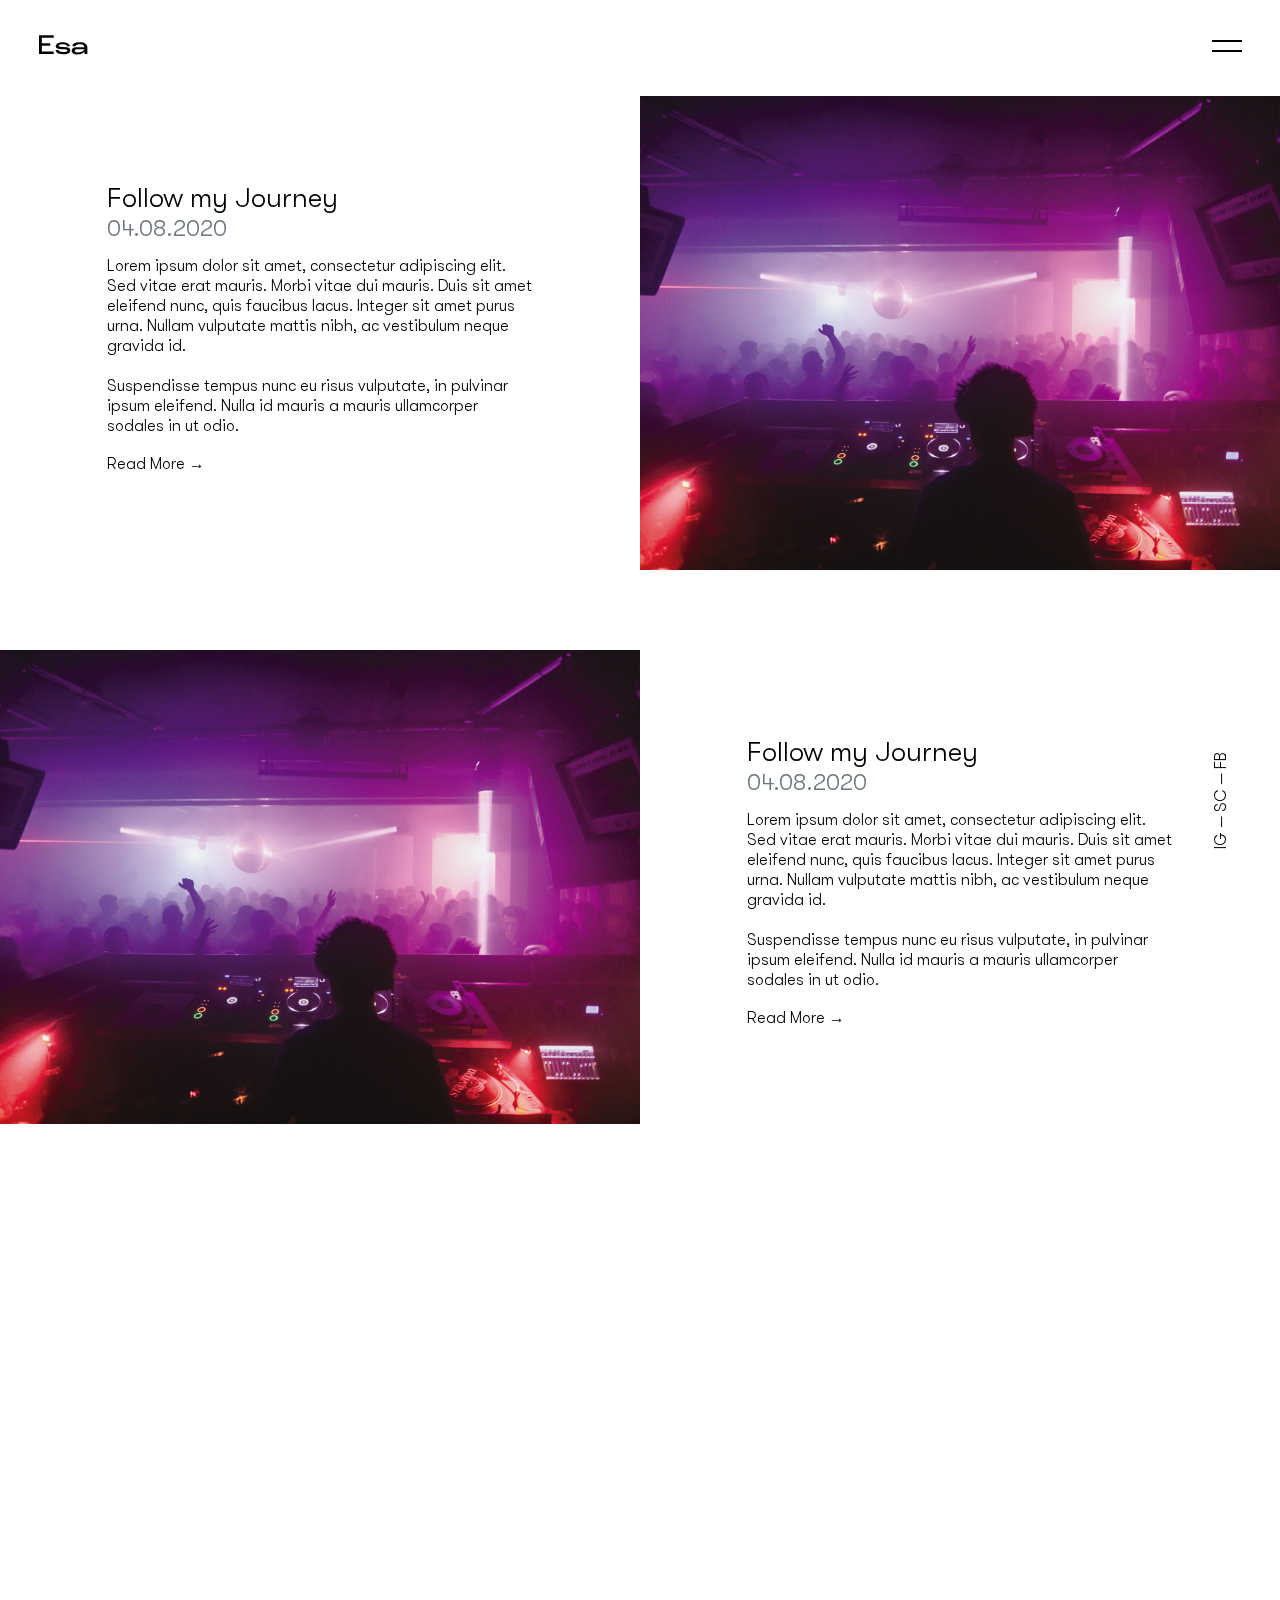
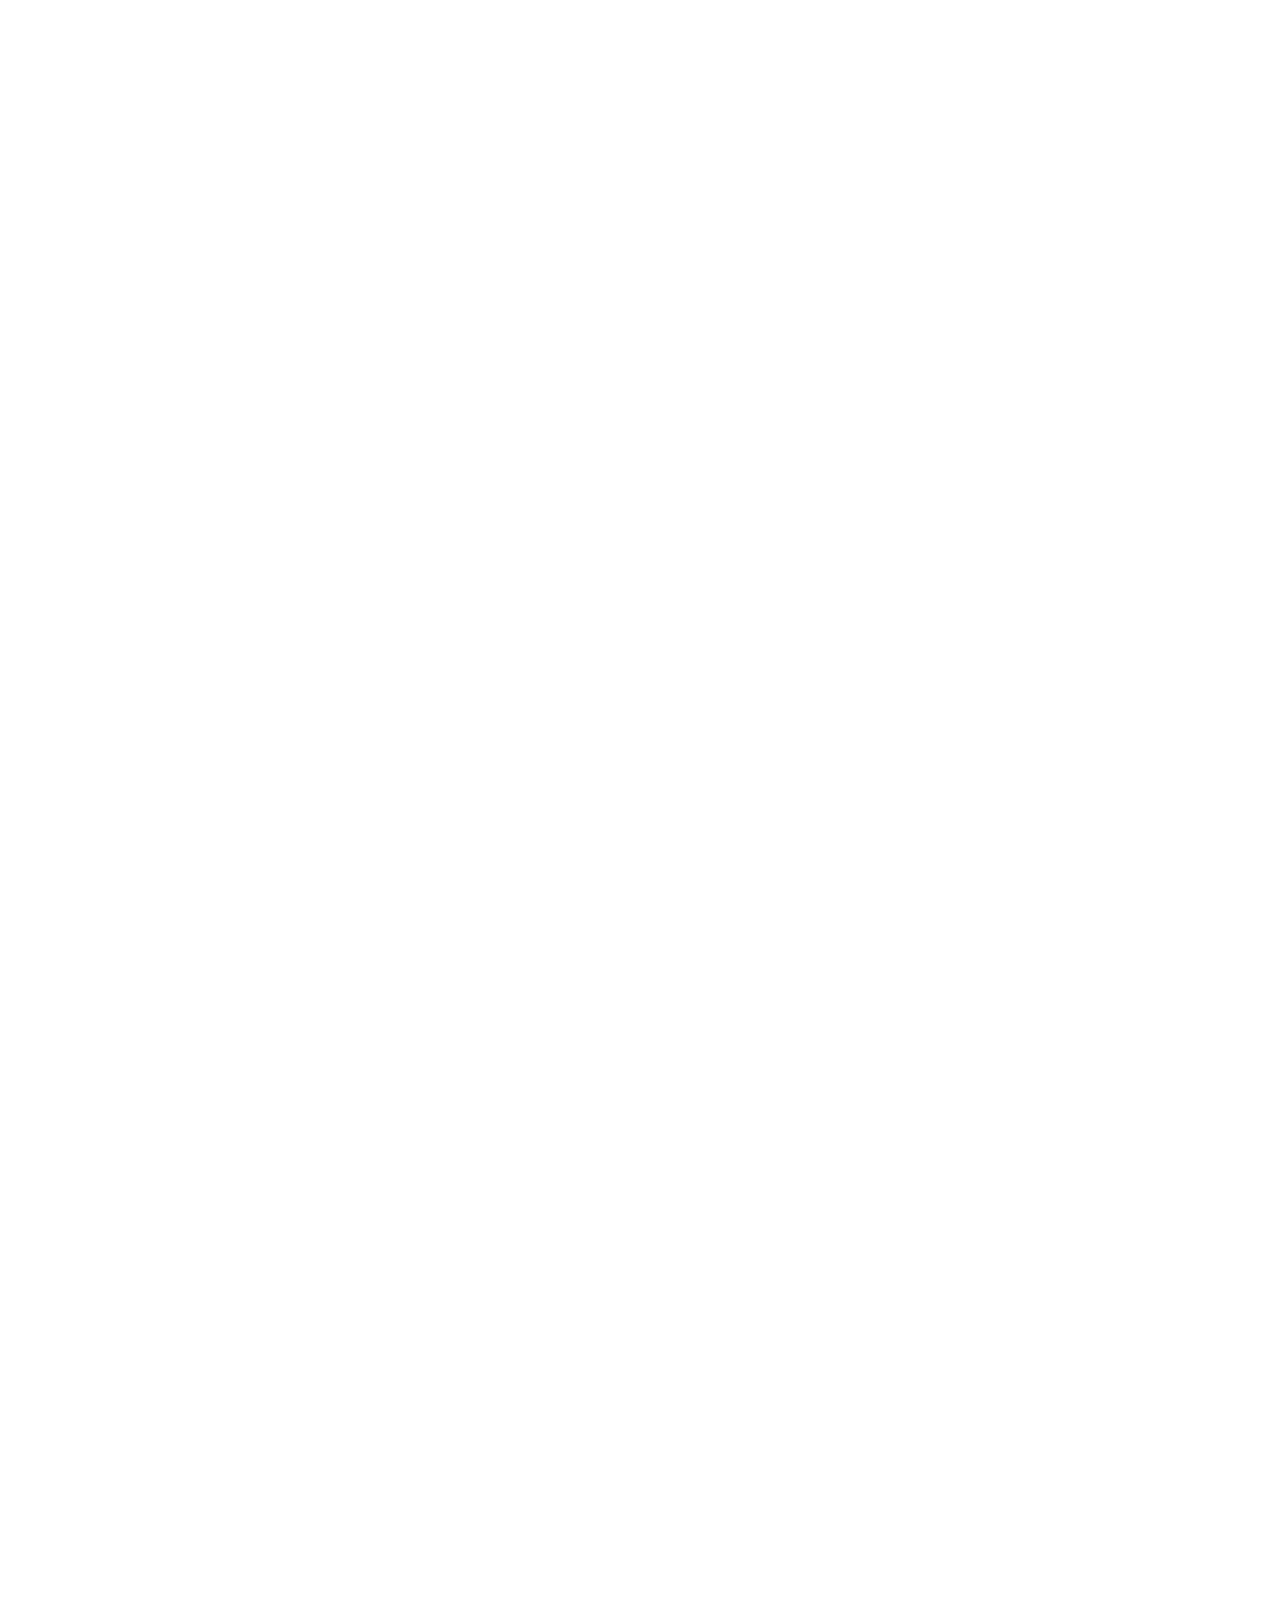
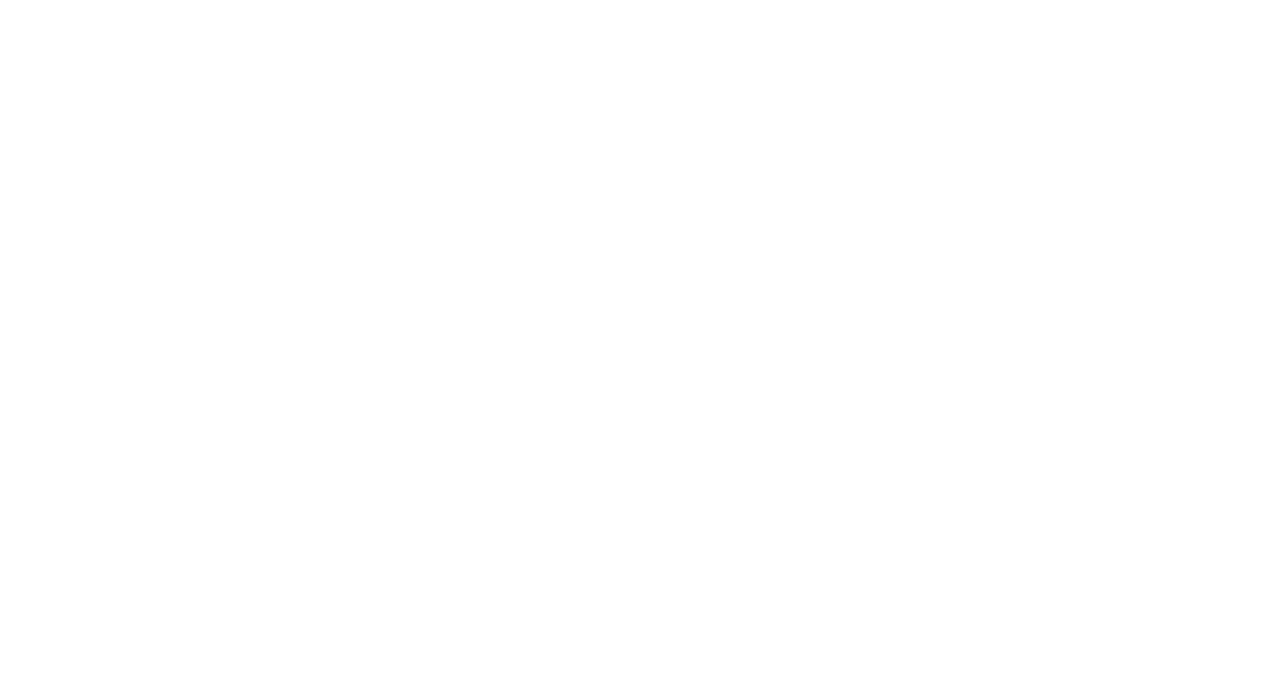
==== commit 73e05257: "v2" ====
--- a/page-archive.html
+++ b/page-archive.html
@@ -13,380 +13,186 @@
   <!-- Bootstrap core CSS -->
   <link href="vendor/bootstrap/css/bootstrap.min.css" rel="stylesheet">
 
-  <!-- Custom fonts for this template -->
-  <link href="vendor/fontawesome-free/css/all.min.css" rel="stylesheet" type="text/css">
-  <link href="https://fonts.googleapis.com/css?family=Montserrat:400,700" rel="stylesheet" type="text/css">
-  <link href='https://fonts.googleapis.com/css?family=Kaushan+Script' rel='stylesheet' type='text/css'>
-  <link href='https://fonts.googleapis.com/css?family=Droid+Serif:400,700,400italic,700italic' rel='stylesheet' type='text/css'>
-  <link href='https://fonts.googleapis.com/css?family=Roboto+Slab:400,100,300,700' rel='stylesheet' type='text/css'>
-
   <!-- Custom styles for this template -->
   <link href="css/agency.css" rel="stylesheet">
+  <link href="css/aos.css" rel="stylesheet">
 
 </head>
 
 <body id="page-top">
 
   <!-- Navigation -->
-  <nav class="navbar navbar-dark fixed-top" id="mainNav">
-    <div class="container justify-content-between">
-      <a class="navbar-brand js-scroll-trigger" href="index.html">Esa</a>
-      <button class="navbar-toggler navbar-toggler-right" type="button">
-        <span></span>
-        <span></span>
-      </button>
-    </div>
+  <nav class="navbar fixed-top justify-content-between" id="mainNav">
+    <a class="navbar-brand js-scroll-trigger" href="index.html">Esa</a>
+    <button class="navbar-toggler navbar-toggler-right" type="button">
+      <span></span>
+      <span></span>
+    </button>
   </div>
   </nav>
-  <div class="mobile-navbar h-100 d-flex align-items-center justify-content-center text-center">
-    <div>
-      <a class="d-block text-white js-scroll-trigger" href="#home">Home</a>
-      <a class="d-block text-white js-scroll-trigger" href="#myvibe">My Vibe</a>
-      <a class="d-block text-white js-scroll-trigger" href="#myjourney">My Journey</a>
-      <a class="d-block text-white js-scroll-trigger" href="#myprojects">My Projects</a>
-    </div>
+  <div class="mobile-navbar h-100 d-flex align-items-end">
+    <div class="inner">
+      <a class="d-block" href="index.html">Home</a>
+      <a class="d-block" href="page-bio.html">Bio</a>
+      <a class="d-block" href="page-archive.html">Journal</a>
+      <a class="d-block" href="page-projects.html">Projects</a>
+      <a class="d-block" href="mailto:thomas@thepool-london.com">Booking</a>
+    </div>
+  </div>
+
+  <div class="sidebar">
+    <a href="">IG</a> — 
+    <a href="">SC</a> — 
+    <a href="">FB</a>
   </div>
   
   <!-- My Vibe -->
-  <section class="page-section" id="myvibe">
-    <div class="container">
-      <div class="row pt-5">
-        <div class="col-md-5">
-          <h3 class="mb-1">
-            Follow my Journey
-          </h3>
-          <h4 class="mb-3 text-secondary">
-            04.08.2020
-          </h4>
-          <p>
-            Lorem ipsum dolor sit amet, consectetur adipiscing elit. Sed vitae erat mauris. Morbi vitae dui mauris. Duis sit amet eleifend nunc, quis faucibus lacus. Integer sit amet purus urna. Nullam vulputate mattis nibh, ac vestibulum neque gravida id.
-            <br/><br/>
-            Suspendisse tempus nunc eu risus vulputate, in pulvinar ipsum eleifend. Nulla id mauris a mauris ullamcorper sodales in ut odio. 
-          </p>
-          <a class="mt-3" href="#">Read More →</a>
-        </div>
-        <div class="col-md-7">
-          <img class="img-fluid" src="img/home02.jpg" data-rellax-speed="0.5"/>
-        </div>
-      </div>
-      <div class="row pt-5">
-        <div class="col-md-7">
-          <img class="img-fluid" src="img/home02.jpg" data-rellax-speed="0.5"/>
-        </div>
-        <div class="col-md-5">
-          <h3 class="mb-1">
-            Follow my Journey
-          </h3>
-          <h4 class="mb-3 text-secondary">
-            04.08.2020
-          </h4>
-          <p>
-            Lorem ipsum dolor sit amet, consectetur adipiscing elit. Sed vitae erat mauris. Morbi vitae dui mauris. Duis sit amet eleifend nunc, quis faucibus lacus. Integer sit amet purus urna. Nullam vulputate mattis nibh, ac vestibulum neque gravida id.
-            <br/><br/>
-            Suspendisse tempus nunc eu risus vulputate, in pulvinar ipsum eleifend. Nulla id mauris a mauris ullamcorper sodales in ut odio. 
-          </p>
-          <a class="mt-3" href="#">Read More →</a>
-        </div>
-      </div>
-      <div class="row pt-5">
-        <div class="col-md-5">
-          <h3 class="mb-1">
-            Follow my Journey
-          </h3>
-          <h4 class="mb-3 text-secondary">
-            04.08.2020
-          </h4>
-          <p>
-            Lorem ipsum dolor sit amet, consectetur adipiscing elit. Sed vitae erat mauris. Morbi vitae dui mauris. Duis sit amet eleifend nunc, quis faucibus lacus. Integer sit amet purus urna. Nullam vulputate mattis nibh, ac vestibulum neque gravida id.
-            <br/><br/>
-            Suspendisse tempus nunc eu risus vulputate, in pulvinar ipsum eleifend. Nulla id mauris a mauris ullamcorper sodales in ut odio. 
-          </p>
-          <a class="mt-3" href="#">Read More →</a>
-        </div>
-        <div class="col-md-7">
-          <img class="img-fluid" src="img/home02.jpg" data-rellax-speed="0.5"/>
-        </div>
-      </div>
-      <div class="row pt-5">
-        <div class="col-md-7">
-          <img class="img-fluid" src="img/home02.jpg" data-rellax-speed="0.5"/>
-        </div>
-        <div class="col-md-5">
-          <h3 class="mb-1">
-            Follow my Journey
-          </h3>
-          <h4 class="mb-3 text-secondary">
-            04.08.2020
-          </h4>
-          <p>
-            Lorem ipsum dolor sit amet, consectetur adipiscing elit. Sed vitae erat mauris. Morbi vitae dui mauris. Duis sit amet eleifend nunc, quis faucibus lacus. Integer sit amet purus urna. Nullam vulputate mattis nibh, ac vestibulum neque gravida id.
-            <br/><br/>
-            Suspendisse tempus nunc eu risus vulputate, in pulvinar ipsum eleifend. Nulla id mauris a mauris ullamcorper sodales in ut odio. 
-          </p>
-          <a class="mt-3" href="#">Read More →</a>
-        </div>
-      </div>
-    </div>
+  <section class="pt-3" id="myvibe">
+
+    <div class="row pt-5 no-gutters">
+      <div class="col-md-4 pt-5 offset-md-1" data-aos="fade-right" data-aos-duration="600">
+        <h3 class="mb-1 pt-2">
+          Follow my Journey
+        </h3>
+        <h4 class="mb-3 text-secondary">
+          04.08.2020
+        </h4>
+        <p>
+          Lorem ipsum dolor sit amet, consectetur adipiscing elit. Sed vitae erat mauris. Morbi vitae dui mauris. Duis sit amet eleifend nunc, quis faucibus lacus. Integer sit amet purus urna. Nullam vulputate mattis nibh, ac vestibulum neque gravida id.
+          <br/><br/>
+          Suspendisse tempus nunc eu risus vulputate, in pulvinar ipsum eleifend. Nulla id mauris a mauris ullamcorper sodales in ut odio. 
+        </p>
+        <a class="mt-3" href="#">Read More →</a>
+      </div>
+      <div class="col-md-6 offset-md-1" data-aos="fade-up" data-aos-duration="600">
+        <img class="img-fluid" src="img/home02.jpg" data-rellax-speed="0.5"/>
+      </div>
+    </div>
+
+    <div class="row pt-5 no-gutters">
+      <div class="col-md-6" data-aos="fade-up" data-aos-duration="600">
+        <img class="img-fluid" src="img/home02.jpg" data-rellax-speed="0.5"/>
+      </div>
+      <div class="col-md-4 offset-md-1 pt-5" data-aos="fade-left" data-aos-duration="600">
+        <h3 class="mb-1 pt-2">
+          Follow my Journey
+        </h3>
+        <h4 class="mb-3 text-secondary">
+          04.08.2020
+        </h4>
+        <p>
+          Lorem ipsum dolor sit amet, consectetur adipiscing elit. Sed vitae erat mauris. Morbi vitae dui mauris. Duis sit amet eleifend nunc, quis faucibus lacus. Integer sit amet purus urna. Nullam vulputate mattis nibh, ac vestibulum neque gravida id.
+          <br/><br/>
+          Suspendisse tempus nunc eu risus vulputate, in pulvinar ipsum eleifend. Nulla id mauris a mauris ullamcorper sodales in ut odio. 
+        </p>
+        <a class="mt-3" href="#">Read More →</a>
+      </div>  
+    </div> 
+
+    <div class="row pt-5 no-gutters">
+      <div class="col-md-4 pt-5 offset-md-1" data-aos="fade-right" data-aos-duration="600">
+        <h3 class="mb-1 pt-2">
+          Follow my Journey
+        </h3>
+        <h4 class="mb-3 text-secondary">
+          04.08.2020
+        </h4>
+        <p>
+          Lorem ipsum dolor sit amet, consectetur adipiscing elit. Sed vitae erat mauris. Morbi vitae dui mauris. Duis sit amet eleifend nunc, quis faucibus lacus. Integer sit amet purus urna. Nullam vulputate mattis nibh, ac vestibulum neque gravida id.
+          <br/><br/>
+          Suspendisse tempus nunc eu risus vulputate, in pulvinar ipsum eleifend. Nulla id mauris a mauris ullamcorper sodales in ut odio. 
+        </p>
+        <a class="mt-3" href="#">Read More →</a>
+      </div>
+      <div class="col-md-6 offset-md-1" data-aos="fade-up" data-aos-duration="600">
+        <img class="img-fluid" src="img/home02.jpg" data-rellax-speed="0.5"/>
+      </div>
+    </div>
+
+    <div class="row pt-5 no-gutters">
+      <div class="col-md-6" data-aos="fade-up" data-aos-duration="600">
+        <img class="img-fluid" src="img/home02.jpg" data-rellax-speed="0.5"/>
+      </div>
+      <div class="col-md-4 offset-md-1 pt-5" data-aos="fade-left" data-aos-duration="600">
+        <h3 class="mb-1 pt-2">
+          Follow my Journey
+        </h3>
+        <h4 class="mb-3 text-secondary">
+          04.08.2020
+        </h4>
+        <p>
+          Lorem ipsum dolor sit amet, consectetur adipiscing elit. Sed vitae erat mauris. Morbi vitae dui mauris. Duis sit amet eleifend nunc, quis faucibus lacus. Integer sit amet purus urna. Nullam vulputate mattis nibh, ac vestibulum neque gravida id.
+          <br/><br/>
+          Suspendisse tempus nunc eu risus vulputate, in pulvinar ipsum eleifend. Nulla id mauris a mauris ullamcorper sodales in ut odio. 
+        </p>
+        <a class="mt-3" href="#">Read More →</a>
+      </div>  
+    </div> 
+
+    <div class="row pt-5 no-gutters">
+      <div class="col-md-4 pt-5 offset-md-1" data-aos="fade-right" data-aos-duration="600">
+        <h3 class="mb-1 pt-2">
+          Follow my Journey
+        </h3>
+        <h4 class="mb-3 text-secondary">
+          04.08.2020
+        </h4>
+        <p>
+          Lorem ipsum dolor sit amet, consectetur adipiscing elit. Sed vitae erat mauris. Morbi vitae dui mauris. Duis sit amet eleifend nunc, quis faucibus lacus. Integer sit amet purus urna. Nullam vulputate mattis nibh, ac vestibulum neque gravida id.
+          <br/><br/>
+          Suspendisse tempus nunc eu risus vulputate, in pulvinar ipsum eleifend. Nulla id mauris a mauris ullamcorper sodales in ut odio. 
+        </p>
+        <a class="mt-3" href="#">Read More →</a>
+      </div>
+      <div class="col-md-6 offset-md-1" data-aos="fade-up" data-aos-duration="600">
+        <img class="img-fluid" src="img/home02.jpg" data-rellax-speed="0.5"/>
+      </div>
+    </div>
+
+    <div class="row pt-5 no-gutters">
+      <div class="col-md-6" data-aos="fade-up" data-aos-duration="600">
+        <img class="img-fluid" src="img/home02.jpg" data-rellax-speed="0.5"/>
+      </div>
+      <div class="col-md-4 offset-md-1 pt-5" data-aos="fade-left" data-aos-duration="600">
+        <h3 class="mb-1 pt-2">
+          Follow my Journey
+        </h3>
+        <h4 class="mb-3 text-secondary">
+          04.08.2020
+        </h4>
+        <p>
+          Lorem ipsum dolor sit amet, consectetur adipiscing elit. Sed vitae erat mauris. Morbi vitae dui mauris. Duis sit amet eleifend nunc, quis faucibus lacus. Integer sit amet purus urna. Nullam vulputate mattis nibh, ac vestibulum neque gravida id.
+          <br/><br/>
+          Suspendisse tempus nunc eu risus vulputate, in pulvinar ipsum eleifend. Nulla id mauris a mauris ullamcorper sodales in ut odio. 
+        </p>
+        <a class="mt-3" href="#">Read More →</a>
+      </div>  
+    </div> 
+ 
   </section>
 
 
-  <!-- Footer -->
-  <footer class="footer page-section bg-dark">
-    <div class="container py-5">
-      <div class="row align-items-center">
-        <div class="col-md-12">
-          <p class="text-white">
-            Continue the Journey...
-          </p>
-          <h3 class="text-white py-2">
-            info@esawilliams.com
-          </h3>
-        </div>
-      </div>
-      <div class="row align-items-center">
-        <div class="col-md-12">
-          <ul class="list-inline quicklinks">
-            <li class="list-inline-item">
-              <a href="#">instagram</a>
-            </li>
-            <li class="list-inline-item">
-              <a href="#">facebook</a>
-            </li>
-          </ul>
-        </div>
-      </div>
-    </div>
-  </footer>
-
-  <!-- Portfolio Modals -->
-
-  <!-- Modal 1 -->
-  <div class="portfolio-modal modal fade" id="portfolioModal1" tabindex="-1" role="dialog" aria-hidden="true">
-    <div class="modal-dialog">
-      <div class="modal-content">
-        <div class="close-modal" data-dismiss="modal">
-          <div class="lr">
-            <div class="rl"></div>
-          </div>
-        </div>
-        <div class="container">
-          <div class="row">
-            <div class="col-lg-8 mx-auto">
-              <div class="modal-body">
-                <!-- Project Details Go Here -->
-                <h2 class="text-uppercase">Project Name</h2>
-                <p class="item-intro text-muted">Lorem ipsum dolor sit amet consectetur.</p>
-                <img class="img-fluid d-block mx-auto" src="img/portfolio/01-full.jpg" alt="">
-                <p>Use this area to describe your project. Lorem ipsum dolor sit amet, consectetur adipisicing elit. Est blanditiis dolorem culpa incidunt minus dignissimos deserunt repellat aperiam quasi sunt officia expedita beatae cupiditate, maiores repudiandae, nostrum, reiciendis facere nemo!</p>
-                <ul class="list-inline">
-                  <li>Date: January 2017</li>
-                  <li>Client: Threads</li>
-                  <li>Category: Illustration</li>
-                </ul>
-                <button class="btn btn-primary" data-dismiss="modal" type="button">
-                  <i class="fas fa-times"></i>
-                  Close Project</button>
-              </div>
-            </div>
-          </div>
-        </div>
-      </div>
-    </div>
-  </div>
-
-  <!-- Modal 2 -->
-  <div class="portfolio-modal modal fade" id="portfolioModal2" tabindex="-1" role="dialog" aria-hidden="true">
-    <div class="modal-dialog">
-      <div class="modal-content">
-        <div class="close-modal" data-dismiss="modal">
-          <div class="lr">
-            <div class="rl"></div>
-          </div>
-        </div>
-        <div class="container">
-          <div class="row">
-            <div class="col-lg-8 mx-auto">
-              <div class="modal-body">
-                <!-- Project Details Go Here -->
-                <h2 class="text-uppercase">Project Name</h2>
-                <p class="item-intro text-muted">Lorem ipsum dolor sit amet consectetur.</p>
-                <img class="img-fluid d-block mx-auto" src="img/portfolio/02-full.jpg" alt="">
-                <p>Use this area to describe your project. Lorem ipsum dolor sit amet, consectetur adipisicing elit. Est blanditiis dolorem culpa incidunt minus dignissimos deserunt repellat aperiam quasi sunt officia expedita beatae cupiditate, maiores repudiandae, nostrum, reiciendis facere nemo!</p>
-                <ul class="list-inline">
-                  <li>Date: January 2017</li>
-                  <li>Client: Explore</li>
-                  <li>Category: Graphic Design</li>
-                </ul>
-                <button class="btn btn-primary" data-dismiss="modal" type="button">
-                  <i class="fas fa-times"></i>
-                  Close Project</button>
-              </div>
-            </div>
-          </div>
-        </div>
-      </div>
-    </div>
-  </div>
-
-  <!-- Modal 3 -->
-  <div class="portfolio-modal modal fade" id="portfolioModal3" tabindex="-1" role="dialog" aria-hidden="true">
-    <div class="modal-dialog">
-      <div class="modal-content">
-        <div class="close-modal" data-dismiss="modal">
-          <div class="lr">
-            <div class="rl"></div>
-          </div>
-        </div>
-        <div class="container">
-          <div class="row">
-            <div class="col-lg-8 mx-auto">
-              <div class="modal-body">
-                <!-- Project Details Go Here -->
-                <h2 class="text-uppercase">Project Name</h2>
-                <p class="item-intro text-muted">Lorem ipsum dolor sit amet consectetur.</p>
-                <img class="img-fluid d-block mx-auto" src="img/portfolio/03-full.jpg" alt="">
-                <p>Use this area to describe your project. Lorem ipsum dolor sit amet, consectetur adipisicing elit. Est blanditiis dolorem culpa incidunt minus dignissimos deserunt repellat aperiam quasi sunt officia expedita beatae cupiditate, maiores repudiandae, nostrum, reiciendis facere nemo!</p>
-                <ul class="list-inline">
-                  <li>Date: January 2017</li>
-                  <li>Client: Finish</li>
-                  <li>Category: Identity</li>
-                </ul>
-                <button class="btn btn-primary" data-dismiss="modal" type="button">
-                  <i class="fas fa-times"></i>
-                  Close Project</button>
-              </div>
-            </div>
-          </div>
-        </div>
-      </div>
-    </div>
-  </div>
-
-  <!-- Modal 4 -->
-  <div class="portfolio-modal modal fade" id="portfolioModal4" tabindex="-1" role="dialog" aria-hidden="true">
-    <div class="modal-dialog">
-      <div class="modal-content">
-        <div class="close-modal" data-dismiss="modal">
-          <div class="lr">
-            <div class="rl"></div>
-          </div>
-        </div>
-        <div class="container">
-          <div class="row">
-            <div class="col-lg-8 mx-auto">
-              <div class="modal-body">
-                <!-- Project Details Go Here -->
-                <h2 class="text-uppercase">Project Name</h2>
-                <p class="item-intro text-muted">Lorem ipsum dolor sit amet consectetur.</p>
-                <img class="img-fluid d-block mx-auto" src="img/portfolio/04-full.jpg" alt="">
-                <p>Use this area to describe your project. Lorem ipsum dolor sit amet, consectetur adipisicing elit. Est blanditiis dolorem culpa incidunt minus dignissimos deserunt repellat aperiam quasi sunt officia expedita beatae cupiditate, maiores repudiandae, nostrum, reiciendis facere nemo!</p>
-                <ul class="list-inline">
-                  <li>Date: January 2017</li>
-                  <li>Client: Lines</li>
-                  <li>Category: Branding</li>
-                </ul>
-                <button class="btn btn-primary" data-dismiss="modal" type="button">
-                  <i class="fas fa-times"></i>
-                  Close Project</button>
-              </div>
-            </div>
-          </div>
-        </div>
-      </div>
-    </div>
-  </div>
-
-  <!-- Modal 5 -->
-  <div class="portfolio-modal modal fade" id="portfolioModal5" tabindex="-1" role="dialog" aria-hidden="true">
-    <div class="modal-dialog">
-      <div class="modal-content">
-        <div class="close-modal" data-dismiss="modal">
-          <div class="lr">
-            <div class="rl"></div>
-          </div>
-        </div>
-        <div class="container">
-          <div class="row">
-            <div class="col-lg-8 mx-auto">
-              <div class="modal-body">
-                <!-- Project Details Go Here -->
-                <h2 class="text-uppercase">Project Name</h2>
-                <p class="item-intro text-muted">Lorem ipsum dolor sit amet consectetur.</p>
-                <img class="img-fluid d-block mx-auto" src="img/portfolio/05-full.jpg" alt="">
-                <p>Use this area to describe your project. Lorem ipsum dolor sit amet, consectetur adipisicing elit. Est blanditiis dolorem culpa incidunt minus dignissimos deserunt repellat aperiam quasi sunt officia expedita beatae cupiditate, maiores repudiandae, nostrum, reiciendis facere nemo!</p>
-                <ul class="list-inline">
-                  <li>Date: January 2017</li>
-                  <li>Client: Southwest</li>
-                  <li>Category: Website Design</li>
-                </ul>
-                <button class="btn btn-primary" data-dismiss="modal" type="button">
-                  <i class="fas fa-times"></i>
-                  Close Project</button>
-              </div>
-            </div>
-          </div>
-        </div>
-      </div>
-    </div>
-  </div>
-
-  <!-- Modal 6 -->
-  <div class="portfolio-modal modal fade" id="portfolioModal6" tabindex="-1" role="dialog" aria-hidden="true">
-    <div class="modal-dialog">
-      <div class="modal-content">
-        <div class="close-modal" data-dismiss="modal">
-          <div class="lr">
-            <div class="rl"></div>
-          </div>
-        </div>
-        <div class="container">
-          <div class="row">
-            <div class="col-lg-8 mx-auto">
-              <div class="modal-body">
-                <!-- Project Details Go Here -->
-                <h2 class="text-uppercase">Project Name</h2>
-                <p class="item-intro text-muted">Lorem ipsum dolor sit amet consectetur.</p>
-                <img class="img-fluid d-block mx-auto" src="img/portfolio/06-full.jpg" alt="">
-                <p>Use this area to describe your project. Lorem ipsum dolor sit amet, consectetur adipisicing elit. Est blanditiis dolorem culpa incidunt minus dignissimos deserunt repellat aperiam quasi sunt officia expedita beatae cupiditate, maiores repudiandae, nostrum, reiciendis facere nemo!</p>
-                <ul class="list-inline">
-                  <li>Date: January 2017</li>
-                  <li>Client: Window</li>
-                  <li>Category: Photography</li>
-                </ul>
-                <button class="btn btn-primary" data-dismiss="modal" type="button">
-                  <i class="fas fa-times"></i>
-                  Close Project</button>
-              </div>
-            </div>
-          </div>
-        </div>
-      </div>
-    </div>
-  </div>
-
-  <!-- Bootstrap core JavaScript -->
-  <script src="vendor/jquery/jquery.min.js"></script>
-  <script src="vendor/bootstrap/js/bootstrap.bundle.min.js"></script>
+  <!-- Bookings -->
+  <section class="pt-0" id="bookings">
+    <div class="row no-gutters pt-5">
+      <div class="col-md-12 text-center" data-aos="fade-down" data-aos-duration="600">
+        <h1>Bookings</h1>
+        <h3 class="mb-4">
+          Continue the journey...
+        </h3>
+        <a href="#">Book me →</a>
+      </div>
+    </div>
+  </section>
 
   <!-- Plugin JavaScript -->
   <script src="vendor/jquery-easing/jquery.easing.min.js"></script>
 
-  <!-- Contact form JavaScript -->
-  <script src="js/jqBootstrapValidation.js"></script>
-  
-  <script src="js/contact_me.js"></script>
-
   <!-- Custom scripts for this template -->
   <script src="js/agency.js"></script>
-  <script src="js/rellax.min.js"></script>
+  <script src="js/aos.js"></script>
   <script>
-    var rellax = new Rellax('.rellax', {
-      // center: true
-      callback: function(position) {
-          // callback every position change
-          console.log(position);
-      }
-    });
+    AOS.init();
   </script>
 
 </body>
--- a/css/agency.css
+++ b/css/agency.css
@@ -23,7 +23,7 @@
 html, body {
   position: relative;
   height: 100%;
-  color: #000011;
+  color: #010101;
   font-family: 'GT Walsheim Pro Light', -apple-system, BlinkMacSystemFont, 'Segoe UI', Roboto, 'Helvetica Neue', Arial, sans-serif, 'Apple Color Emoji', 'Segoe UI Emoji', 'Segoe UI Symbol', 'Noto Color Emoji';
 }
 
@@ -32,11 +32,11 @@
 }
 
 a {
-  color: #000011;
+  color: #010101;
 }
 
 a:hover {
-  color: #000011;
+  color: #010101;
 }
 
 .text-primary {
@@ -54,20 +54,12 @@
 h4,
 h5,
 h6 {
-  line-height: 1.25;
-  font-family: 'GT Walsheim Pro Light', -apple-system, BlinkMacSystemFont, 'Segoe UI', Roboto, 'Helvetica Neue', Arial, sans-serif, 'Apple Color Emoji', 'Segoe UI Emoji', 'Segoe UI Symbol', 'Noto Color Emoji';
+  line-height: 1;
+  font-family: 'GT Walsheim Pro Light', 'Helvetica Neue', Arial, sans-serif;
 }
 h1{
   font-size: 3rem;
-  font-family: 'KonstantGrotesk';
-}
-.bring-front{
-  position: relative;
-  z-index: 3;
-}
-.gradient{
-  background: rgb(87,18,221);
-  background: linear-gradient(0deg, rgba(87,18,221,1) 30%, rgba(251,180,0,1) 100%);
+  font-family: 'KonstantGrotesk', 'Helvetica Neue', Arial, sans-serif;
 }
 .parallax {
   perspective: 1px;
@@ -84,41 +76,14 @@
   transition: all 1200ms ease-out;
   z-index: 1;
 }
-.square-1 {
-  width: 600px;
-  height: 600px;
-  top: 0px;
-  right: 0px;
-}
-.square-2 {
-  width: 600px;
-  height: 600px;
-  top: 0px;
-  left: 0px;
-  border-radius: 50%;
-  z-index: 2 !important;
-}
 .page-section {
   position: relative;
   min-height: 100%;
   padding: 15% 0;
 }
-
-.page-section h2.section-heading {
-  font-size: 40px;
-  margin-top: 0;
-  margin-bottom: 15px;
-}
-
-.page-section h3.section-subheading {
-  font-size: 16px;
-  font-weight: 400;
-  font-style: italic;
-  margin-bottom: 75px;
-  text-transform: none;
-  font-family: 'Droid Serif', -apple-system, BlinkMacSystemFont, 'Segoe UI', Roboto, 'Helvetica Neue', Arial, sans-serif, 'Apple Color Emoji', 'Segoe UI Emoji', 'Segoe UI Symbol', 'Noto Color Emoji';
-}
-
+section{
+  overflow: hidden;
+}
 @media (min-width: 768px) {
   section {
     padding: 150px 0;
@@ -126,12 +91,14 @@
 }
 
 ::-moz-selection {
-  background: #fed136;
+  background: #010101;
+  color: #fff;
   text-shadow: none;
 }
 
 ::selection {
-  background: #fed136;
+  background: #010101;
+  color: #fff;
   text-shadow: none;
 }
 
@@ -174,7 +141,8 @@
 
 #mainNav {
   background-color: #fff;
-  padding: 1rem 2rem;
+  padding: 1.5% 3% !important;
+  transition: all 0.3s;
 }
 
 #mainNav .navbar-toggler {
@@ -182,7 +150,7 @@
   right: 0;
   padding: 0;
   text-transform: uppercase;
-  color: #000011;
+  color: #010101;
   border: 0;
   background-color: transparent;
   font-family: 'Montserrat', -apple-system, BlinkMacSystemFont, 'Segoe UI', Roboto, 'Helvetica Neue', Arial, sans-serif, 'Apple Color Emoji', 'Segoe UI Emoji', 'Segoe UI Symbol', 'Noto Color Emoji';
@@ -195,9 +163,14 @@
 
 #mainNav .navbar-brand {
   width: 160px;
-  color: #000011;
+  color: #010101;
+  font-family: "KonstantGrotesk";
+  transition: all 0.3s;
+  padding: 0.75rem 0 0.375rem !important;
   margin: 0 !important;
-  font-family: "KonstantGrotesk";
+}
+body.home #mainNav .navbar-brand{
+  opacity: 0;
 }
 
 #mainNav .navbar-brand.active, #mainNav .navbar-brand:active, #mainNav .navbar-brand:focus, #mainNav .navbar-brand:hover {
@@ -213,33 +186,28 @@
   font-weight: 400;
   padding: 0.75em 0;
   letter-spacing: 1px;
-  color: #000011;
+  color: #010101;
 }
 
 #mainNav .navbar-nav .nav-item .nav-link.active, #mainNav .navbar-nav .nav-item .nav-link:hover {
   color: #fed136;
 }
-#mainNav.navbar-shrink{
-  background-color: #fff;
-}
-#mainNav.navbar-shrink .navbar-brand {
+#mainNav.navbar-shrink .navbar-brand, body.home #mainNav.navbar-shrink .navbar-brand {
   opacity: 1;
-  font-size: 1.25em;
-  padding: 12px 0;
 }
 
 @media (min-width: 992px) {
+  .pt-5, .py-5 {
+    padding-top: 5rem!important;
+  }
   h1{
     font-size: 4.5rem;
   }
   #mainNav {
-    transition: padding-top 0.3s, padding-bottom 0.3s;
-    border: none;
     background-color: transparent;
   }
   #mainNav .navbar-brand {
-    font-size: 1.75em;
-    transition: all 0.3s;
+    font-size: 1.5em;
   }
   #mainNav .navbar-nav .nav-item .nav-link {
     padding: 1.1em 1em !important;
@@ -255,17 +223,22 @@
   z-index: 1020;
   top: 0;
   left: 0;
-  background-color: #000011;
+  background-color: #fff;
   opacity: 0;
   pointer-events: none;
-  transition: all 660ms ease-in;
+  transition: all 600ms ease;
 }
 .mobile-navbar.show{
   opacity: 1;
   pointer-events: auto;
 }
+.mobile-navbar .inner{
+  margin: 3%;
+}
 .mobile-navbar a{
-  font-size: 36px;
+  font-family: 'KonstantGrotesk', 'Helvetica Neue', Arial, sans-serif;
+  line-height: 1.2;
+  font-size: 3rem;
   transform: translateY(25%);
   opacity: 0;
   transition: all 660ms ease-in-out;
@@ -306,7 +279,7 @@
   position: absolute;
   height: 2px;
   width: 100%;
-  background: #000011;
+  background: #010101;
   opacity: 1;
   left: 0;
   -webkit-transform: rotate(0deg);
@@ -342,26 +315,46 @@
   transform: rotate(-45deg);
 }
 
+/* SideBar */
+
+.sidebar{
+  position: fixed;
+  bottom: 3%;
+  right: -2%;
+  transform: rotate(-90deg);
+  transform-origin: top left;
+  z-index: 1021;
+}
+.section-num{
+  left: 3%;
+  transform: rotate(-90deg);
+  transform-origin: top left;
+  z-index: 1;
+}
+
 /* Header */
 
-header#home{
-  background-image: url(../img/home.jpg);
-}
-header {
-  text-align: center;
-  color: white;
+.cover {
   background-repeat: no-repeat;
-  background-attachment: scroll;
   background-position: center center;
   background-size: cover;
   background-color: #000000;
 }
 
-header h1 {
-  font-size:11.25rem;
+.cover .inner {
   text-align: left;
-  margin: 0;
-  margin-left: -0.4rem;
+  padding: 3%;
+  opacity: 1;
+}
+.cover .inner .h1{
+  font-family: 'KonstantGrotesk';
+  line-height: 0.6;
+  font-size: 11.25rem;
+  margin: 0 !important;
+  margin-left: -0.5rem !important;
+}
+.cover.cover-shrink .inner{
+  opacity: 0 !important;
 }
 
 header .intro-text .intro-heading.heading-shrink {
@@ -395,7 +388,7 @@
 }
 
 .bg-dark{
-  background-color: #000011 !important;
+  background-color: #010101 !important;
 }
 
 #portfolio{
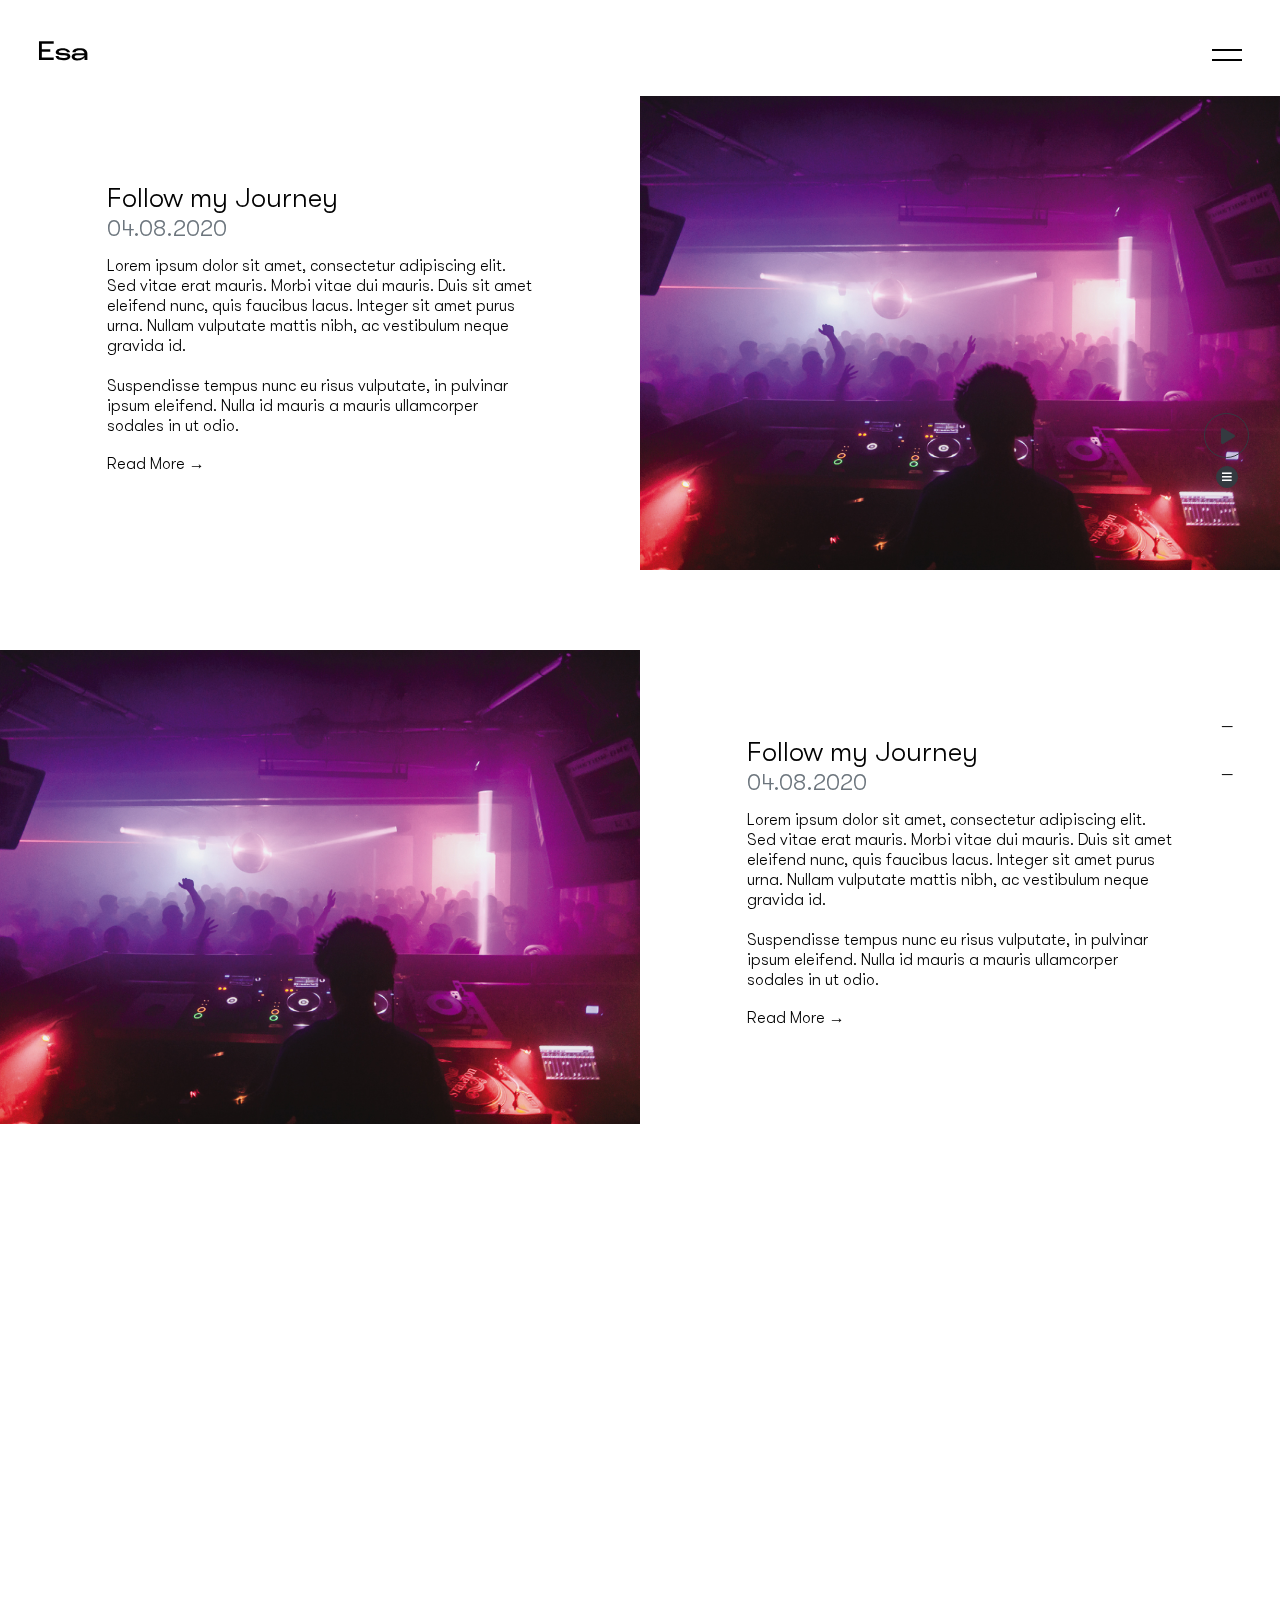
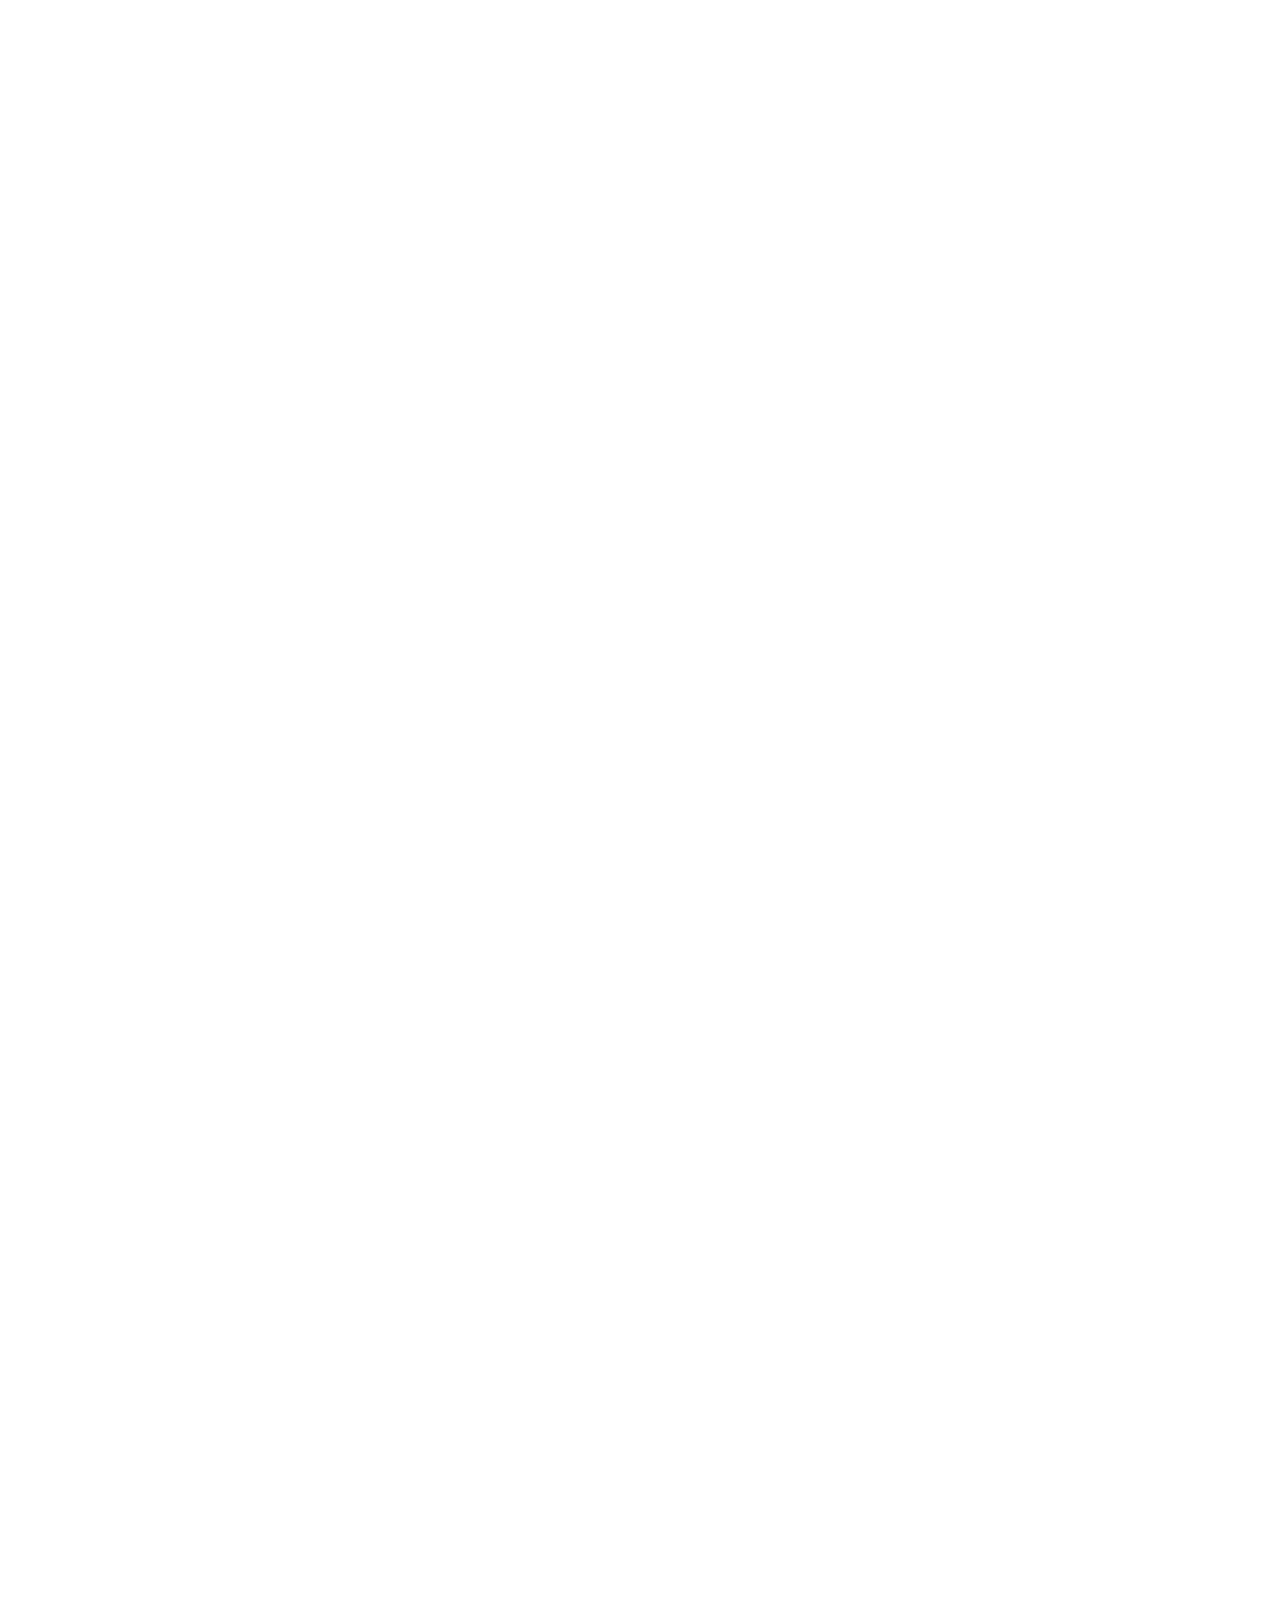
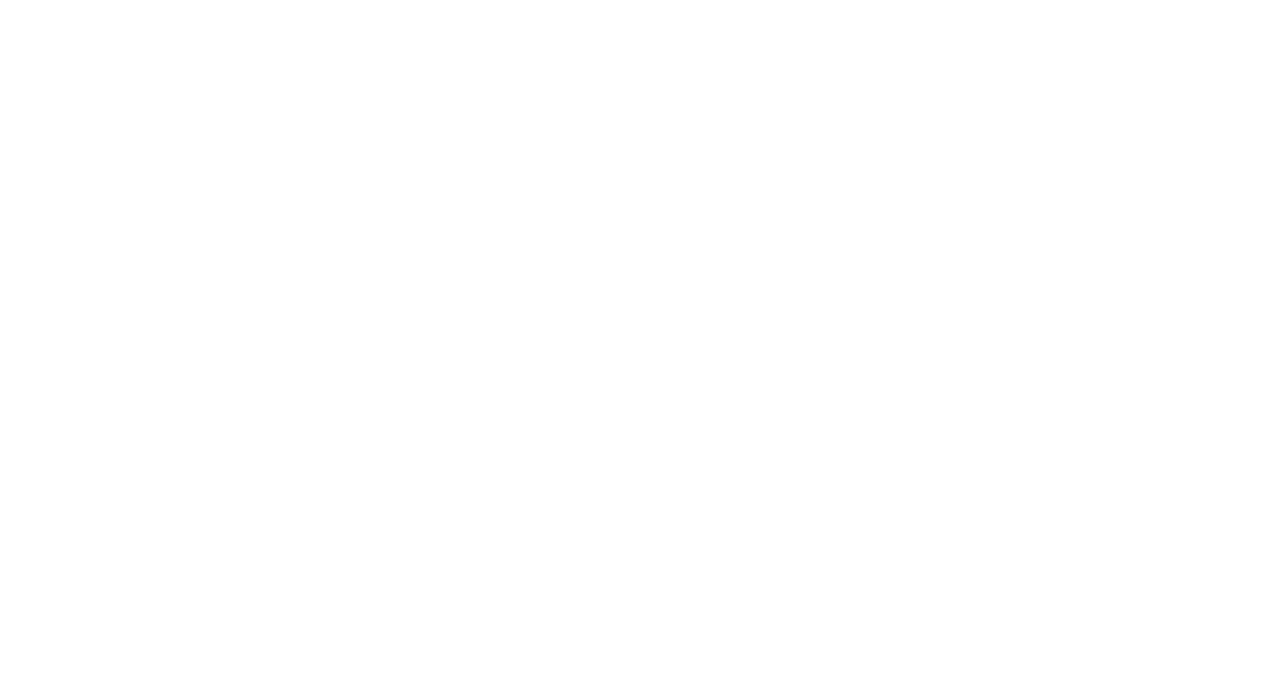
==== commit 1814ae8b: "add sc player" ====
--- a/page-archive.html
+++ b/page-archive.html
@@ -16,6 +16,8 @@
   <!-- Custom styles for this template -->
   <link href="css/agency.css" rel="stylesheet">
   <link href="css/aos.css" rel="stylesheet">
+  <link href="css/fontawesome/css/all.css" rel="stylesheet">
+  <link rel="stylesheet" type="text/css" href="css/sc-player-minimal.css" />
 
 </head>
 
@@ -36,14 +38,25 @@
       <a class="d-block" href="page-bio.html">Bio</a>
       <a class="d-block" href="page-archive.html">Journal</a>
       <a class="d-block" href="page-projects.html">Projects</a>
-      <a class="d-block" href="mailto:thomas@thepool-london.com">Booking</a>
+      <a class="d-block" href="page-bookings.html">Bookings</a>
     </div>
   </div>
 
-  <div class="sidebar">
-    <a href="">IG</a> — 
-    <a href="">SC</a> — 
-    <a href="">FB</a>
+  <div class="sidebar d-flex flex-column align-items-center col-1">
+    <div class="col"></div>
+    <div class="col d-flex flex-column align-items-center justify-content-center">
+      <button class="btn btn-outline-dark btn-circle m-1">
+        <i class="fa fa-play"></i>
+      </button>
+      <button class="player-toggler btn btn-dark btn-circle btn-circle-xs m-1">
+        <i class="fa fa-bars"></i>
+      </button>
+    </div>
+    <div class="col d-flex flex-column align-items-center justify-content-center">
+      <a class="rotate" href="https://www.instagram.com/esawilliams/" target="_blank"><i class="fa fa-instagram"></i></a> — 
+      <a class="rotate" href="https://soundcloud.com/esawilliams" target="_blank"><i class="fa fa-soundcloud"></i></a> — 
+      <a class="rotate" href="https://www.facebook.com/esawilliams.music/" target="_blank"><i class="fa fa-facebook"></i></a>
+    </div>
   </div>
   
   <!-- My Vibe -->
@@ -180,7 +193,7 @@
         <h3 class="mb-4">
           Continue the journey...
         </h3>
-        <a href="#">Book me →</a>
+        <a href="page-archive.html">Book me →</a>
       </div>
     </div>
   </section>
--- a/css/agency.css
+++ b/css/agency.css
@@ -26,6 +26,13 @@
   color: #010101;
   font-family: 'GT Walsheim Pro Light', -apple-system, BlinkMacSystemFont, 'Segoe UI', Roboto, 'Helvetica Neue', Arial, sans-serif, 'Apple Color Emoji', 'Segoe UI Emoji', 'Segoe UI Symbol', 'Noto Color Emoji';
 }
+body.static{
+  overflow: hidden;
+}
+a, .btn{
+  -webkit-transition: all 600ms cubic-bezier(.165,.84,.44,1) !important;
+  transition: all 600ms cubic-bezier(.165,.84,.44,1) !important;
+}
 
 p {
   line-height: 1.25;
@@ -35,12 +42,9 @@
   color: #010101;
 }
 
-a:hover {
-  color: #010101;
-}
-
-.text-primary {
-  color: #fed136 !important;
+a:hover, a.active {
+  color: #c0c0c0;
+  text-decoration: none;
 }
 .overlay-text {
   float:right;
@@ -71,11 +75,6 @@
 .parallax-layer {
   position: absolute;
 }
-.rellax{
-  position: absolute;
-  transition: all 1200ms ease-out;
-  z-index: 1;
-}
 .page-section {
   position: relative;
   min-height: 100%;
@@ -123,6 +122,32 @@
   font-size: 18px;
   padding: 20px 40px;
 }
+.btn-circle {
+  width: 45px;
+  height: 45px;
+  line-height: 45px;
+  text-align: center;
+  padding: 0;
+  border-radius: 50%;
+}
+
+.btn-circle i {
+  position: relative;
+  top: 1px;
+  left: 1px;
+}
+
+.btn-circle-xs {
+  width: 22px;
+  height: 22px;
+  line-height: 22px;
+  font-size: 11px;
+}
+.btn-circle-xs i {
+  position: relative;
+  top: 0px;
+  left: 0px;
+}
 
 .btn-primary {
   background-color: #fed136;
@@ -141,8 +166,7 @@
 
 #mainNav {
   background-color: #fff;
-  padding: 1.5% 3% !important;
-  transition: all 0.3s;
+  padding: 1% 3% !important;
 }
 
 #mainNav .navbar-toggler {
@@ -162,11 +186,9 @@
 }
 
 #mainNav .navbar-brand {
-  width: 160px;
   color: #010101;
   font-family: "KonstantGrotesk";
-  transition: all 0.3s;
-  padding: 0.75rem 0 0.375rem !important;
+  padding: 2% 0 !important;
   margin: 0 !important;
 }
 body.home #mainNav .navbar-brand{
@@ -207,10 +229,14 @@
     background-color: transparent;
   }
   #mainNav .navbar-brand {
-    font-size: 1.5em;
+    font-size: 1.5rem;
   }
   #mainNav .navbar-nav .nav-item .nav-link {
     padding: 1.1em 1em !important;
+  }
+  #player .navbar-brand {
+    font-size: 1.5rem;
+    position: fixed;
   }
   
 }
@@ -226,7 +252,6 @@
   background-color: #fff;
   opacity: 0;
   pointer-events: none;
-  transition: all 600ms ease;
 }
 .mobile-navbar.show{
   opacity: 1;
@@ -241,10 +266,6 @@
   font-size: 3rem;
   transform: translateY(25%);
   opacity: 0;
-  transition: all 660ms ease-in-out;
-}
-.mobile-navbar a:hover, .mobile-navbar a.active{
-  color: #30b8b0;
 }
 .mobile-navbar.show a{
   transform: translateY(0);
@@ -267,10 +288,6 @@
   -moz-transform: rotate(0deg);
   -o-transform: rotate(0deg);
   transform: rotate(0deg);
-  -webkit-transition: 330ms ease-in-out;
-  -moz-transition: 330ms ease-in-out;
-  -o-transition: 330ms ease-in-out;
-  transition: 330ms ease-in-out;
   cursor: pointer;
 }
 
@@ -319,11 +336,13 @@
 
 .sidebar{
   position: fixed;
-  bottom: 3%;
-  right: -2%;
+  height: 100%;
+  right: 0;
+  top: 0;
+  z-index: 1021;
+}
+.rotate{
   transform: rotate(-90deg);
-  transform-origin: top left;
-  z-index: 1021;
 }
 .section-num{
   left: 3%;
@@ -899,3 +918,53 @@
 ul.social-buttons li a:active, ul.social-buttons li a:focus, ul.social-buttons li a:hover {
   background-color: #fed136;
 }
+
+/* Player */
+
+/* MOBILE NAV */
+
+#player {
+  height: 100%;
+  width: 100%;
+  position: fixed;
+  z-index: 1020;
+  top: 0;
+  left: 0;
+  background-color: #fff;
+  opacity: 0;
+  pointer-events: none;
+  transition: all 1000ms ease;
+  overflow-y: auto;
+}
+#player.show{
+  opacity: 1;
+  pointer-events: auto;
+}
+#player .inner{
+  margin: 0% 3%;
+}
+#player .navbar-brand{
+  font-family: "KonstantGrotesk";
+  padding: 3% 0;
+  background: #fff;
+  z-index: 1;
+  width: 100%;
+}
+#player a{
+  font-family: 'GT Walsheim Pro Light', -apple-system, BlinkMacSystemFont, 'Segoe UI', Roboto, 'Helvetica Neue', Arial, sans-serif, 'Apple Color Emoji', 'Segoe UI Emoji', 'Segoe UI Symbol', 'Noto Color Emoji';
+  transform: translateY(25%);
+  opacity: 0;
+  -webkit-transition: all .60s cubic-bezier(.165,.84,.44,1);
+  transition: all .60s cubic-bezier(.165,.84,.44,1);
+}
+#player.show a{
+  transform: translateY(0);
+  opacity: 1;
+}
+
+#player .closebtn {
+  position: absolute;
+  top: 20px;
+  right: 45px;
+  font-size: 60px;
+}--- a/css/sc-player-minimal.css
+++ b/css/sc-player-minimal.css
@@ -0,0 +1,193 @@
+.sc-player{
+    width: 100%;
+    font-family: 'GT Walsheim Pro Light', -apple-system, BlinkMacSystemFont, 'Segoe UI', Roboto, 'Helvetica Neue', Arial, sans-serif, 'Apple Color Emoji', 'Segoe UI Emoji', 'Segoe UI Symbol', 'Noto Color Emoji';
+    height: auto;
+    position: relative;
+    margin-bottom: 3.5%;
+    font-size: 1rem;
+    line-height: 1;
+    color: #010101;
+  }
+  
+  .sc-player ol, .sc-player li{
+    margin: 0;
+    padding: 0;
+    list-style-position: inside;
+  }
+  
+  /* controls */
+  
+  .sc-player .sc-controls{
+    position: absolute;
+    top: 0;
+    display: flex;
+    width: 100%;
+    justify-content: center;
+    height: 100%;
+    align-items: center;
+    opacity: 0;
+    background: rgba(0,0,0,0.3);
+    transition: 0.3s ease;
+  }
+  .sc-player .sc-controls:hover{
+    opacity: 1;
+  }
+  
+  .sc-player .sc-controls a{
+    width: 60px;
+    height: 60px;
+    border: 2px solid #010101;
+    color: transparent;
+    -webkit-text-stroke: 2px #010101;
+    border-radius: 100%;
+    text-align: center;
+    display: flex;
+    align-items: center;
+    justify-content: center;
+    text-decoration: none;
+  }
+  .sc-player .sc-controls a i{
+    line-height: 1.5rem;
+    font-size: 1.5rem;
+  }
+  
+  .sc-player .sc-controls a.sc-pause{
+    display: none;
+  }
+  
+  .sc-player.playing .sc-controls a.sc-play{
+    display: none;
+  }
+  
+  .sc-player.playing .sc-controls a.sc-pause{
+    display: flex;
+  }
+  
+  /* scrubber */
+  
+  .sc-scrubber-box {
+    position: fixed;
+    width: 88.666667%;
+    z-index: 1;
+    background-color: #fff;
+  }
+  .sc-scrubber {
+    height: 2px;
+    margin: calc(4% + 4px) 0;
+  }
+  
+  .sc-scrubber .sc-time-span{
+    height: 100%;
+    position: relative;
+    background-color: #e1e1e1;
+  }
+  .sc-scrubber .sc-time-span img {
+    height: 100%;
+    width: 100%;
+    position: absolute;
+    left: 0;
+    top: 0;
+    opacity: 0;
+  }
+  
+  .sc-scrubber .sc-buffer, .sc-scrubber .sc-played{
+    height: 100%;
+    position: absolute;
+    top: 0;
+    width: 0;
+    -webkit-transition: width 0.1s ease;
+    cursor: pointer;
+  }
+  .sc-scrubber .sc-buffer {
+    background-color:  #c1c1c1;
+    opacity: 1;
+  }
+  
+  .sc-scrubber .sc-played {
+    background-color: #010101;
+    opacity: 1;
+  }
+  
+  .sc-scrubber .sc-time-indicators{
+    position: absolute;
+    right: 0;
+    color: #010101;
+    font-size: 0.5rem;
+    line-height: 1;
+    padding-top: 5px;
+  }
+  
+  /* tracks */
+  
+  /* Track listings*/
+  
+  .sc-player ol.sc-trackslist{
+    width: 100%;
+    display: inline-block;
+    margin-top: 9%;
+  }
+  
+  .sc-player ol.sc-trackslist li{
+    float: left;
+    width: 100%;
+    cursor: pointer;
+    list-style: none;
+    display: flex;
+    justify-content: space-between;
+  }
+  .sc-player ol.sc-trackslist li a{
+    color: #010101;
+    text-decoration: none;
+    line-height: 1.5;
+  }
+  .sc-player ol.sc-trackslist li.active a, .sc-player ol.sc-trackslist li:hover a {
+    text-decoration: none;
+    color: #c1c1c1;
+  }
+  .sc-player ol.sc-trackslist .sc-track-duration{
+      display: none;
+  }
+  
+  /* Track info*/
+  
+  .sc-player .sc-info{
+
+  }
+  
+  .sc-player .sc-info.active{
+    left: 25%;
+    top: 5%;
+  }
+  
+  
+  .sc-player .sc-info-toggle{
+    position: absolute;
+    top: 10px;
+    left: 10px;
+    display: none;
+  }
+  
+  .sc-player .sc-info-toggle.active{
+    left: -5000px;
+  }
+  
+  .sc-player .sc-info-close{
+    position: absolute;
+    top: 10px;
+    right: 20px;
+  }
+  
+  /* utilities */
+  
+  .sc-player .hidden {
+    display: none;
+  }
+  
+  .sc-player-engine-container{
+    width: 1px;
+    height: 1px;
+    position: fixed;
+    top: 2px;
+    left: 2px;
+  }
+  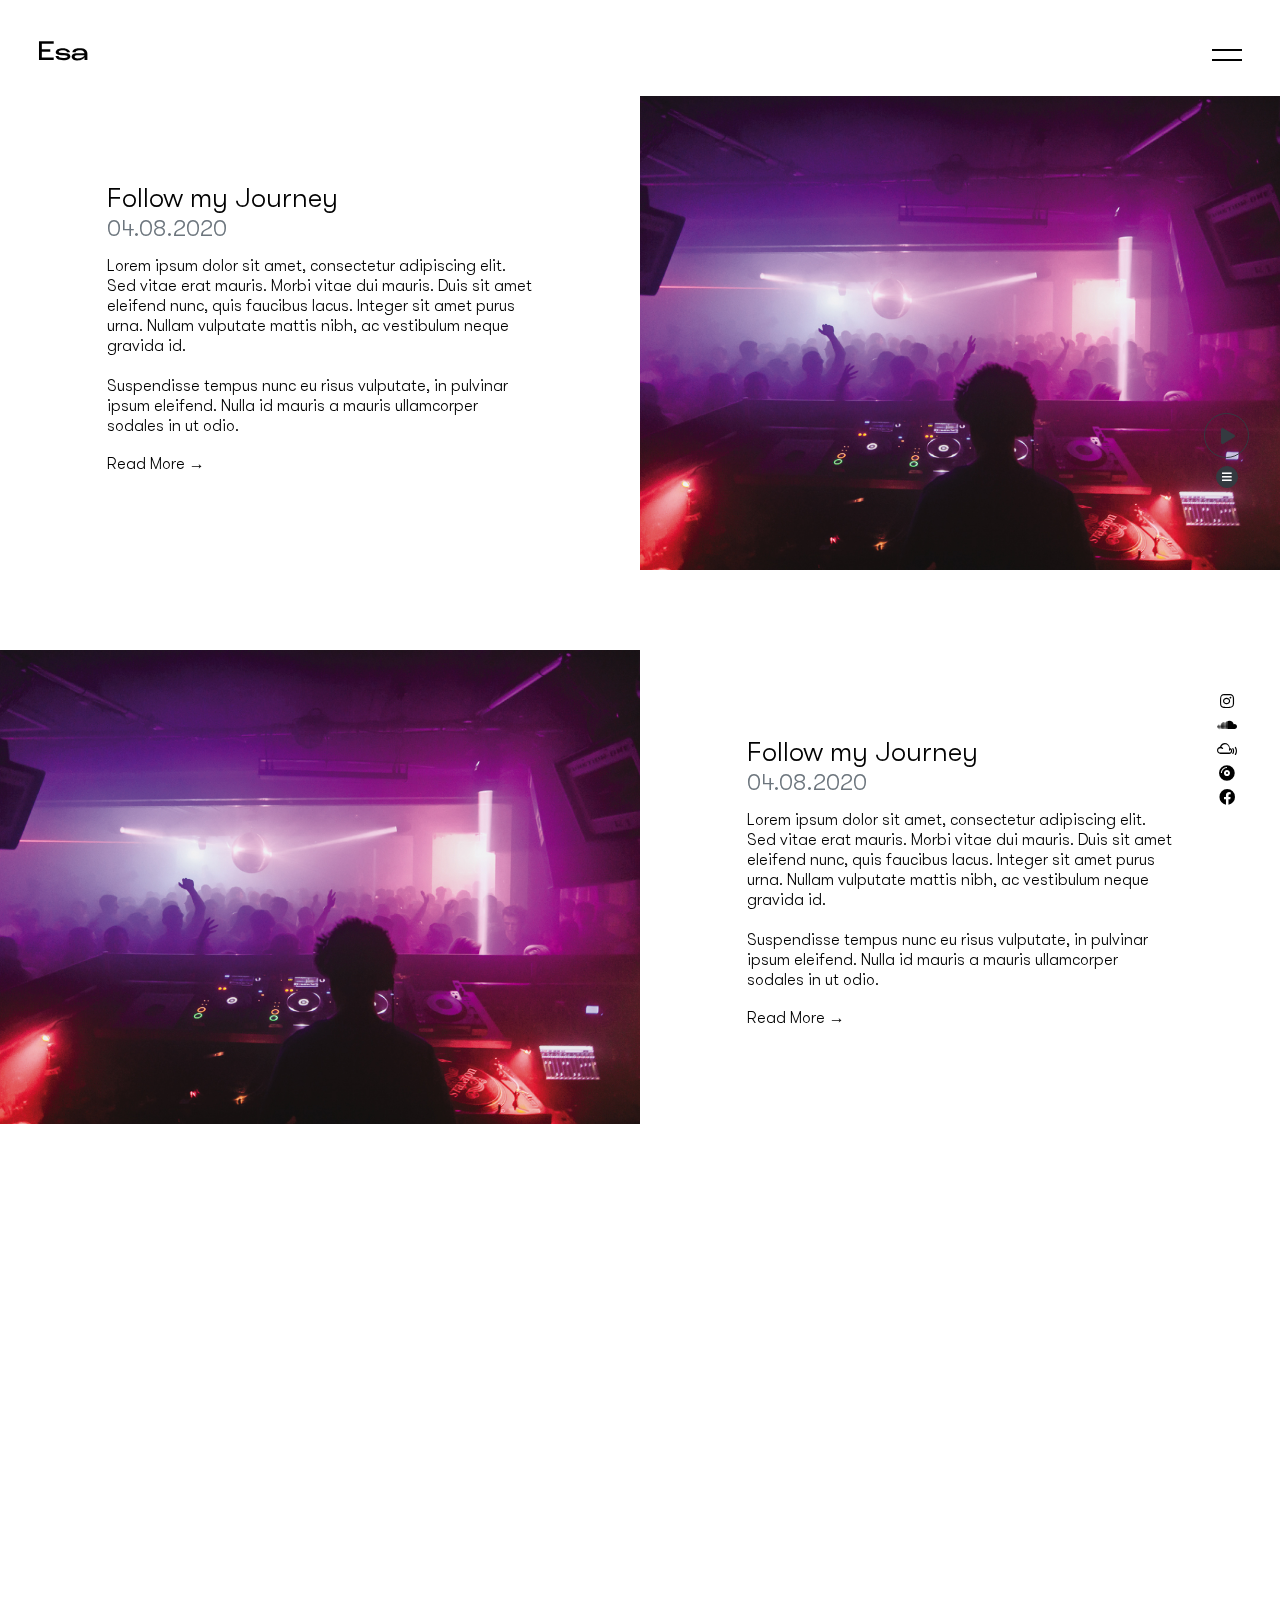
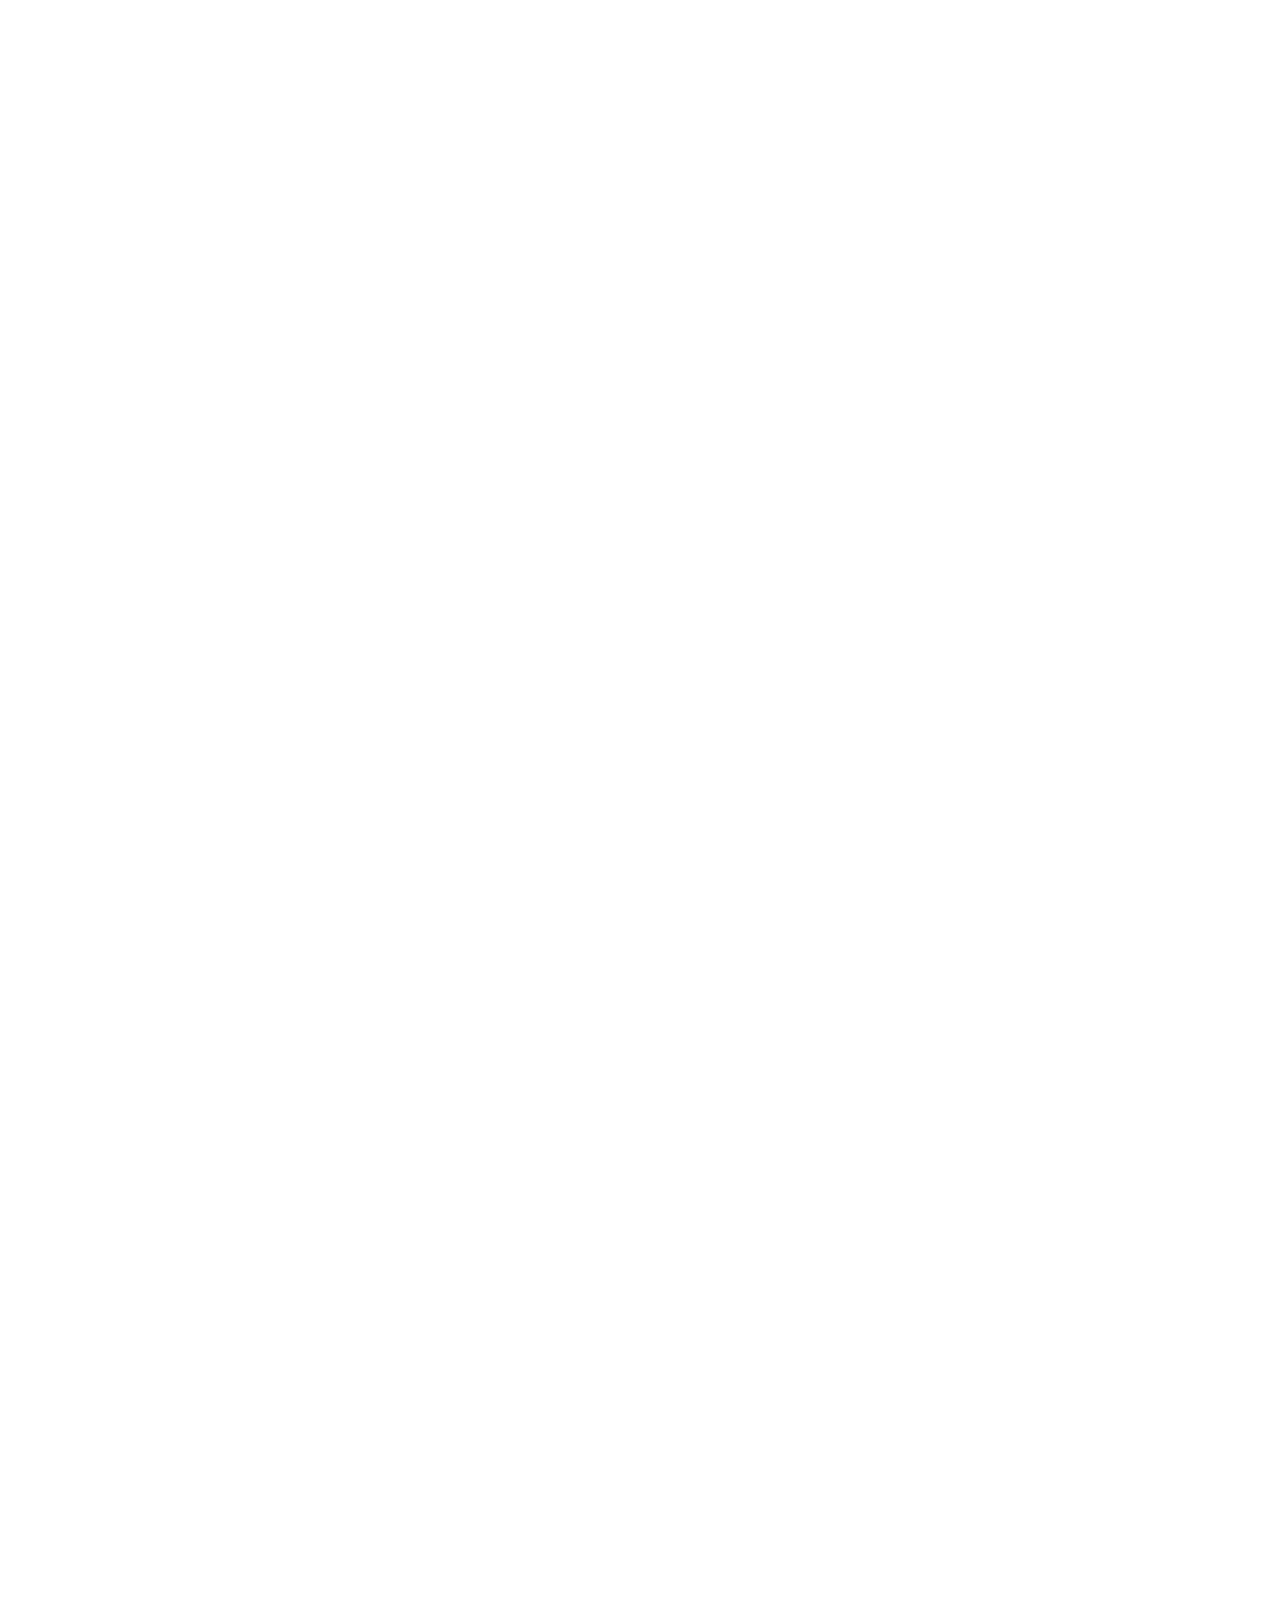
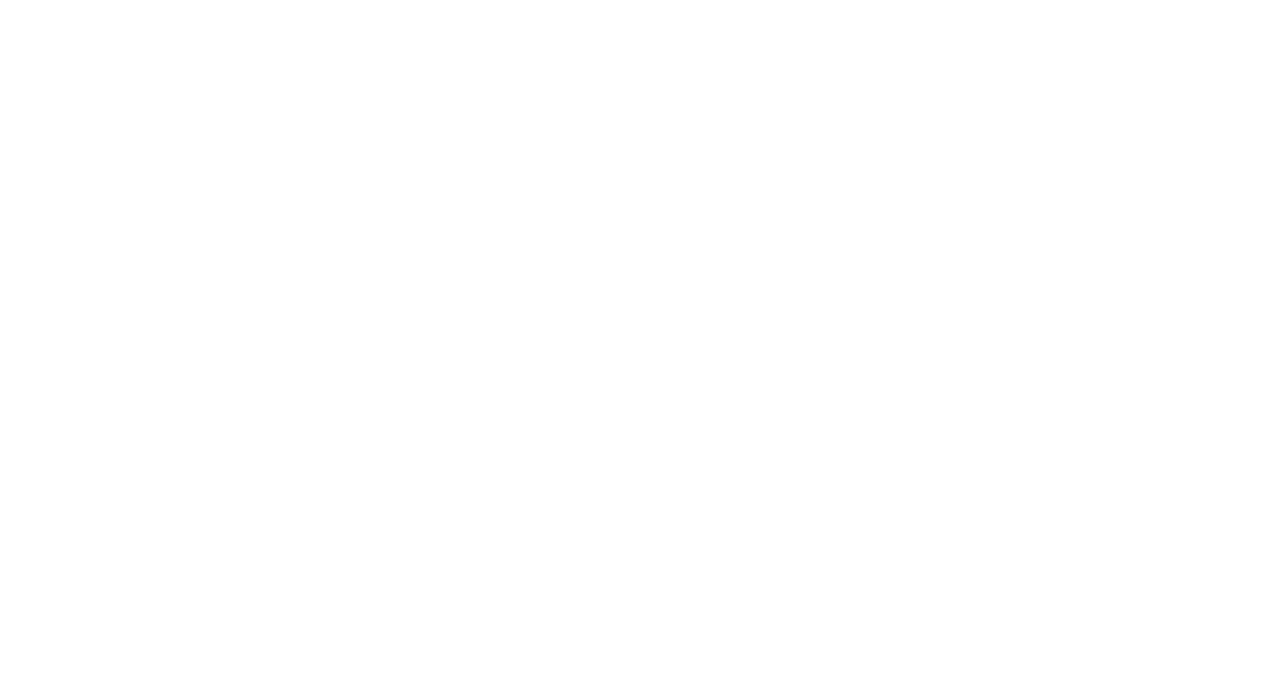
==== commit 5cff736c: "update menus" ====
--- a/page-archive.html
+++ b/page-archive.html
@@ -46,16 +46,18 @@
     <div class="col"></div>
     <div class="col d-flex flex-column align-items-center justify-content-center">
       <button class="btn btn-outline-dark btn-circle m-1">
-        <i class="fa fa-play"></i>
+        <i class="fa fa-play sc-remote-link"></i>
       </button>
       <button class="player-toggler btn btn-dark btn-circle btn-circle-xs m-1">
         <i class="fa fa-bars"></i>
       </button>
     </div>
     <div class="col d-flex flex-column align-items-center justify-content-center">
-      <a class="rotate" href="https://www.instagram.com/esawilliams/" target="_blank"><i class="fa fa-instagram"></i></a> — 
-      <a class="rotate" href="https://soundcloud.com/esawilliams" target="_blank"><i class="fa fa-soundcloud"></i></a> — 
-      <a class="rotate" href="https://www.facebook.com/esawilliams.music/" target="_blank"><i class="fa fa-facebook"></i></a>
+      <a class="" href="https://www.instagram.com/esawilliams/" target="_blank"><i class="fab fa-instagram"></i></a>
+      <a class="" href="https://soundcloud.com/esawilliams" target="_blank"><i class="fab fa-soundcloud"></i></a>
+      <a class="" href="https://www.mixcloud.com/esawilliams-music/" target="_blank"><i class="fab fa-mixcloud"></i></a>
+      <a class="" href="https://www.discogs.com/artist/1931393-Esa-Williams" target="_blank"><i class="fa fa-compact-disc"></i></a>
+      <a class="" href="https://www.facebook.com/esawilliams.music/" target="_blank"><i class="fab fa-facebook"></i></a>
     </div>
   </div>
   
--- a/css/sc-player-minimal.css
+++ b/css/sc-player-minimal.css
@@ -20,7 +20,7 @@
   .sc-player .sc-controls{
     position: absolute;
     top: 0;
-    display: flex;
+    display: none;
     width: 100%;
     justify-content: center;
     height: 100%;
@@ -30,7 +30,6 @@
     transition: 0.3s ease;
   }
   .sc-player .sc-controls:hover{
-    opacity: 1;
   }
   
   .sc-player .sc-controls a{
